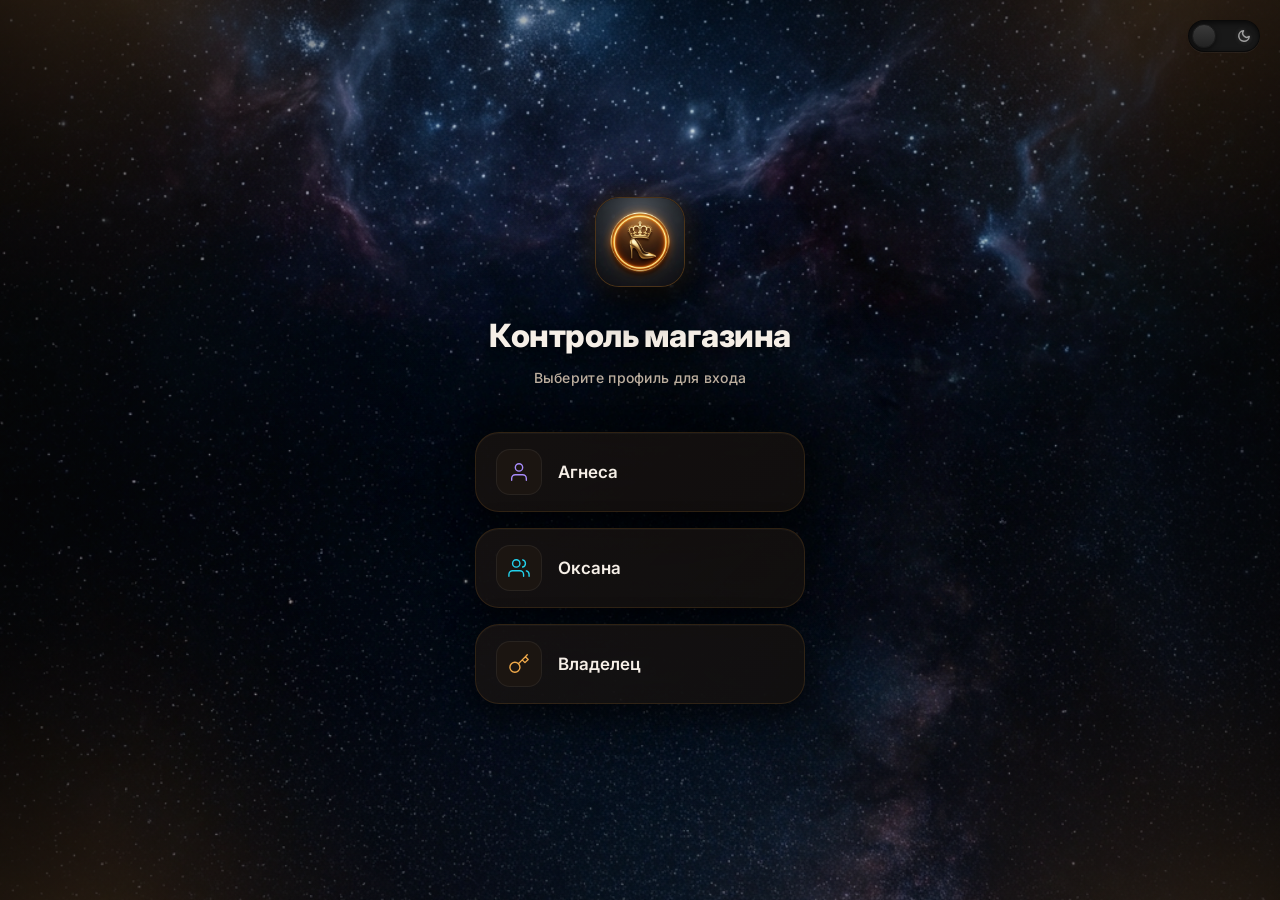
==== admin.html @ b5fe19a9 "Implement skeuomorphic theme switcher and starry background" ====
<!DOCTYPE html>
<html lang="ru">
<head>
  <meta charset="UTF-8">
  <meta name="viewport" content="width=device-width, initial-scale=1.0, viewport-fit=cover">
  <meta name="description" content="Панель управления магазином">
  <meta name="theme-color" content="#080706">
  <meta name="apple-mobile-web-app-capable" content="yes">
  <meta name="apple-mobile-web-app-status-bar-style" content="black-translucent">
  <link rel="manifest" href="manifest.json">
  <link rel="apple-touch-icon" href="icons/icon-192.png">
  <link rel="icon" type="image/png" href="icons/icon-192.png">
  <link rel="stylesheet" href="css/style.css">
  <script src="js/theme.js"></script>
  <title>Контроль — Панель</title>
</head>
<body>
  <!-- Cinematic Vignette Overlay -->
  <div class="cinematic-vignette"></div>

  <div class="admin-page">
    <header class="admin-header">
      <div class="header-top">
        <h1>
          <svg viewBox="0 0 24 24" fill="none" stroke="currentColor" stroke-width="1.8" stroke-linecap="round" stroke-linejoin="round">
            <rect x="3" y="11" width="18" height="11" rx="2" ry="2" />
            <path d="M7 11V7a5 5 0 0 1 10 0v4" />
          </svg>
          Панель управления
        </h1>
        <div style="display: flex; gap: 8px; align-items: center;">
          <div class="theme-switch" id="theme-toggle" role="button" aria-label="Переключить тему">
            <div class="switch-thumb"></div>
            <svg class="sun-icon" viewBox="0 0 24 24" fill="none" stroke="currentColor" stroke-width="2.5" stroke-linecap="round" stroke-linejoin="round">
              <circle cx="12" cy="12" r="5"></circle>
              <line x1="12" y1="1" x2="12" y2="3"></line>
              <line x1="12" y1="21" x2="12" y2="23"></line>
              <line x1="4.22" y1="4.22" x2="5.64" y2="5.64"></line>
              <line x1="18.36" y1="18.36" x2="19.78" y2="19.78"></line>
              <line x1="1" y1="12" x2="3" y2="12"></line>
              <line x1="21" y1="12" x2="23" y2="12"></line>
              <line x1="4.22" y1="19.78" x2="5.64" y2="18.36"></line>
              <line x1="18.36" y1="5.64" x2="19.78" y2="4.22"></line>
            </svg>
            <svg class="moon-icon" viewBox="0 0 24 24" fill="none" stroke="currentColor" stroke-width="2.5" stroke-linecap="round" stroke-linejoin="round">
              <path d="M21 12.79A9 9 0 1 1 11.21 3 7 7 0 0 0 21 12.79z"></path>
            </svg>
          </div>
          <button class="btn-outline" id="logout-btn">Выйти</button>
        </div>
      </div>
      <div class="date-display" id="selected-date">📅</div>
      <div class="date-nav">
        <button class="date-btn active" id="today-btn">Сегодня</button>
        <button class="date-btn" id="yesterday-btn">Вчера</button>
        <input type="date" class="date-picker-input" id="date-picker">
      </div>
    </header>

    <div id="loading" class="loading-spinner"></div>

    <!-- Общий статус дня -->
    <section class="summary-section" style="margin-bottom: 0;">
      <div class="employee-summary-card" style="cursor: default;">
        <h3 class="employee-card-name">
          <svg viewBox="0 0 24 24" fill="none" stroke="currentColor" stroke-width="1.8" stroke-linecap="round" stroke-linejoin="round">
            <line x1="18" y1="20" x2="18" y2="10" />
            <line x1="12" y1="20" x2="12" y2="4" />
            <line x1="6" y1="20" x2="6" y2="14" />
          </svg>
          Общий статус дня
        </h3>
        <div class="section-progress">
          <span class="section-progress-label">До 10:00</span>
          <div class="section-progress-bar"><div class="section-progress-fill" id="overall-morning-bar"></div></div>
          <span class="section-progress-text" id="overall-morning-text">0/9</span>
        </div>
        <div class="section-progress">
          <span class="section-progress-label">В теч. дня</span>
          <div class="section-progress-bar"><div class="section-progress-fill" id="overall-daytime-bar"></div></div>
          <span class="section-progress-text" id="overall-daytime-text">0/2</span>
        </div>
        <div class="section-progress">
          <span class="section-progress-label">До 20:00</span>
          <div class="section-progress-bar"><div class="section-progress-fill" id="overall-evening-bar"></div></div>
          <span class="section-progress-text" id="overall-evening-text">0/8</span>
        </div>
        <div class="total-progress">
          <span>Всего выполнено:</span>
          <span class="total-number" id="overall-total">0/19</span>
        </div>
      </div>
    </section>

    <!-- Сводка по сотрудникам -->
    <section class="summary-section">
      <div class="employee-summary-card" id="agnesa-card">
        <h3 class="employee-card-name">
          <svg viewBox="0 0 24 24" fill="none" stroke="currentColor" stroke-width="1.8" stroke-linecap="round" stroke-linejoin="round">
            <path d="M20 21v-2a4 4 0 0 0-4-4H8a4 4 0 0 0-4 4v2" />
            <circle cx="12" cy="7" r="4" />
          </svg>
          Агнеса
        </h3>
        <div class="section-progress">
          <span class="section-progress-label">До 10:00</span>
          <div class="section-progress-bar"><div class="section-progress-fill" id="agnesa-morning-bar"></div></div>
          <span class="section-progress-text" id="agnesa-morning-text">0/9</span>
        </div>
        <div class="section-progress">
          <span class="section-progress-label">В теч. дня</span>
          <div class="section-progress-bar"><div class="section-progress-fill" id="agnesa-daytime-bar"></div></div>
          <span class="section-progress-text" id="agnesa-daytime-text">0/2</span>
        </div>
        <div class="section-progress">
          <span class="section-progress-label">До 20:00</span>
          <div class="section-progress-bar"><div class="section-progress-fill" id="agnesa-evening-bar"></div></div>
          <span class="section-progress-text" id="agnesa-evening-text">0/8</span>
        </div>
        <div class="total-progress">
          <span>Общий прогресс:</span>
          <span class="total-number" id="agnesa-total">0/19</span>
        </div>
        <div class="incomplete-list" id="agnesa-incomplete"></div>
      </div>

      <div class="employee-summary-card" id="oksana-card">
        <h3 class="employee-card-name">
          <svg viewBox="0 0 24 24" fill="none" stroke="currentColor" stroke-width="1.8" stroke-linecap="round" stroke-linejoin="round">
            <path d="M17 21v-2a4 4 0 0 0-4-4H5a4 4 0 0 0-4 4v2" />
            <circle cx="9" cy="7" r="4" />
            <path d="M23 21v-2a4 4 0 0 0-3-3.87" />
            <path d="M16 3.13a4 4 0 0 1 0 7.75" />
          </svg>
          Оксана
        </h3>
        <div class="section-progress">
          <span class="section-progress-label">До 10:00</span>
          <div class="section-progress-bar"><div class="section-progress-fill" id="oksana-morning-bar"></div></div>
          <span class="section-progress-text" id="oksana-morning-text">0/9</span>
        </div>
        <div class="section-progress">
          <span class="section-progress-label">В теч. дня</span>
          <div class="section-progress-bar"><div class="section-progress-fill" id="oksana-daytime-bar"></div></div>
          <span class="section-progress-text" id="oksana-daytime-text">0/2</span>
        </div>
        <div class="section-progress">
          <span class="section-progress-label">До 20:00</span>
          <div class="section-progress-bar"><div class="section-progress-fill" id="oksana-evening-bar"></div></div>
          <span class="section-progress-text" id="oksana-evening-text">0/8</span>
        </div>
        <div class="total-progress">
          <span>Общий прогресс:</span>
          <span class="total-number" id="oksana-total">0/19</span>
        </div>
        <div class="incomplete-list" id="oksana-incomplete"></div>
      </div>
    </section>

    <section class="customers-journal-section">
      <h2>🛍️ Журнал «Покупатели зашли»</h2>
      <div class="customers-journal" id="customers-journal">
        <div class="empty-state">
          <div class="empty-icon">
            <svg viewBox="0 0 24 24" fill="none" stroke="currentColor" stroke-width="1.5" stroke-linecap="round" stroke-linejoin="round">
              <path d="M14 2H6a2 2 0 0 0-2 2v16a2 2 0 0 0 2 2h12a2 2 0 0 0 2-2V8z" />
              <polyline points="14 2 14 8 20 8" />
              <line x1="16" y1="13" x2="8" y2="13" />
              <line x1="16" y1="17" x2="8" y2="17" />
              <polyline points="10 9 9 9 8 9" />
            </svg>
          </div>
          <p>Записей пока нет</p>
        </div>
      </div>
    </section>
  </div>

  <div id="detail-modal" class="detail-modal">
    <div class="detail-modal-content">
      <button class="detail-close" id="detail-close">✕</button>
      <h2 id="detail-title">Детализация</h2>
      <div id="detail-tasks"></div>
    </div>
  </div>

  <div id="toast" class="toast"></div>
  <div id="offline-banner" class="offline-banner">⚠️ Нет подключения</div>

  <script src="js/config.js"></script>
  <script src="js/api.js"></script>
  <script src="js/auth.js"></script>
  <script src="js/admin.js"></script>
  <script>if ('serviceWorker' in navigator) navigator.serviceWorker.register('sw.js').catch(()=>{});</script>
</body>
</html>
---- css/style.css ----
/* ============================================
   Контроль магазина — Luxury Premium Dark Dashboard v4
   ============================================ */

@import url('https://fonts.googleapis.com/css2?family=Inter:wght@300;400;500;600;700;800;900&family=Outfit:wght@300;400;500;600;700;800&display=swap');

/* --- CSS Variables — Luxury Dark Cinematic --- */
:root {
  /* Core Palette */
  --bg-deep: #080706;
  --bg-primary: #0D0B0A;
  --bg-secondary: #13100E;
  --bg-elevated: #1B1511;
  
  /* Glassmorphism settings */
  --bg-glass: rgba(19, 16, 14, 0.65);
  --bg-glass-card: rgba(27, 21, 17, 0.55);
  --bg-glass-hover: rgba(216, 138, 50, 0.08);
  --bg-glass-active: rgba(216, 138, 50, 0.12);
  --bg-input: rgba(27, 21, 17, 0.8);

  /* Accents — Warm Gold, Amber, Copper */
  --accent: #D88A32;
  --accent-bright: #F0A94A;
  --accent-light: #FFB85C;
  --accent-deep: #C9782E;
  --accent-glow: rgba(216, 138, 50, 0.25);
  --accent-glow-strong: rgba(216, 138, 50, 0.45);
  --accent-surface: rgba(216, 138, 50, 0.06);

  /* Success State */
  --success: #7ACB8A;
  --success-bright: #8BE6A1;
  --success-glow: rgba(122, 203, 138, 0.25);
  --success-surface: rgba(122, 203, 138, 0.07);

  /* Error / Late State */
  --error: #E58957;
  --error-bright: #FF9F68;
  --error-glow: rgba(229, 137, 87, 0.25);
  --error-surface: rgba(229, 137, 87, 0.07);
  --error-critical: #EF4444;

  /* Typography Colors */
  --text-primary: #F6EFE7;
  --text-secondary: #BDAF9F;
  --text-muted: #7C736C;
  --text-disabled: #4A443E;

  /* Borders & Dividers */
  --border: rgba(246, 239, 231, 0.07);
  --border-accent: rgba(216, 138, 50, 0.25);
  --border-success: rgba(122, 203, 138, 0.25);
  --border-error: rgba(229, 137, 87, 0.25);

  /* Elevation Shadows */
  --shadow-sm: 0 2px 4px rgba(0, 0, 0, 0.5);
  --shadow-md: 0 8px 16px rgba(0, 0, 0, 0.7);
  --shadow-lg: 0 16px 40px rgba(0, 0, 0, 0.9);
  --shadow-glow: 0 0 25px var(--accent-glow);

  /* Radius values */
  --radius-xl: 24px;
  --radius: 20px;
  --radius-md: 16px;
  --radius-sm: 12px;
  --radius-xs: 8px;

  /* Animation Timings */
  --transition: 0.35s cubic-bezier(0.25, 1, 0.5, 1);
  --transition-spring: 0.5s cubic-bezier(0.175, 0.885, 0.32, 1.275);
}

/* --- Light Theme Variables --- */
:root.light-theme {
  --bg-deep: #F7F5F2;
  --bg-primary: #FFFFFF;
  --bg-secondary: #FCFAF7;
  --bg-elevated: #FAF6F2;
  
  --bg-glass: rgba(255, 255, 255, 0.72);
  --bg-glass-card: rgba(255, 255, 255, 0.65);
  --bg-glass-hover: rgba(216, 138, 50, 0.06);
  --bg-glass-active: rgba(216, 138, 50, 0.1);
  --bg-input: rgba(255, 255, 255, 0.9);

  --accent: #C9782E;
  --accent-bright: #D88A32;
  --accent-light: #E99742;
  --accent-deep: #A75F1E;
  --accent-glow: rgba(216, 138, 50, 0.12);
  --accent-glow-strong: rgba(216, 138, 50, 0.25);
  --accent-surface: rgba(216, 138, 50, 0.05);

  --success: #5AA86C;
  --success-bright: #6BB97E;
  --success-glow: rgba(90, 168, 108, 0.15);
  --success-surface: rgba(90, 168, 108, 0.05);

  --error: #C9683E;
  --error-bright: #D87B4E;
  --error-glow: rgba(201, 104, 62, 0.15);
  --error-surface: rgba(201, 104, 62, 0.05);
  --error-critical: #D32F2F;

  --text-primary: #2D251E;
  --text-secondary: #6E6459;
  --text-muted: #9E9489;
  --text-disabled: #C8C0B5;

  --border: rgba(45, 37, 30, 0.08);
  --border-accent: rgba(216, 138, 50, 0.18);
  --border-success: rgba(90, 168, 108, 0.18);
  --border-error: rgba(201, 104, 62, 0.18);

  --shadow-sm: 0 2px 4px rgba(45, 37, 30, 0.05);
  --shadow-md: 0 8px 16px rgba(45, 37, 30, 0.08);
  --shadow-lg: 0 16px 40px rgba(45, 37, 30, 0.12);
  --shadow-glow: 0 0 25px rgba(216, 138, 50, 0.06);
}

/* --- Ambient Glow overrides for Light Theme --- */
.light-theme body::before {
  background: radial-gradient(circle, rgba(216, 138, 50, 0.12) 0%, rgba(216, 138, 50, 0.03) 45%, transparent 70%);
}
.light-theme body::after {
  background: radial-gradient(circle, rgba(216, 138, 50, 0.08) 0%, rgba(216, 138, 50, 0.02) 50%, transparent 70%);
}
.light-theme .cinematic-vignette {
  background: radial-gradient(circle, transparent 40%, rgba(247, 245, 242, 0.6) 100%);
}

/* --- Card Background Design Redesign (Default Dark & Light) --- */
.user-btn,
.pin-modal-content,
.section-card,
.employee-summary-card,
.customers-journal,
.detail-modal-content,
#fail-modal .pin-modal-content,
.ios-install-content {
  background: linear-gradient(135deg, rgba(27, 21, 17, 0.72) 0%, rgba(19, 16, 14, 0.88) 100%) !important;
  border: 1px solid rgba(216, 138, 50, 0.15) !important;
  box-shadow: 0 12px 32px rgba(0, 0, 0, 0.6), inset 0 1px 0 rgba(255, 255, 255, 0.03) !important;
  backdrop-filter: blur(24px) saturate(160%) !important;
  -webkit-backdrop-filter: blur(24px) saturate(160%) !important;
}

.user-btn:hover,
.section-card:hover,
.employee-summary-card:hover,
.customers-journal:hover {
  border-color: rgba(216, 138, 50, 0.35) !important;
  box-shadow: 0 16px 40px rgba(0, 0, 0, 0.8), 0 0 20px rgba(216, 138, 50, 0.08) !important;
}

.light-theme .user-btn,
.light-theme .pin-modal-content,
.light-theme .section-card,
.light-theme .employee-summary-card,
.light-theme .customers-journal,
.light-theme .detail-modal-content,
.light-theme #fail-modal .pin-modal-content,
.light-theme .ios-install-content {
  background: linear-gradient(135deg, rgba(255, 255, 255, 0.82) 0%, rgba(250, 246, 242, 0.95) 100%) !important;
  border: 1px solid rgba(216, 138, 50, 0.22) !important;
  box-shadow: 0 12px 32px rgba(45, 37, 30, 0.08), inset 0 1px 0 rgba(255, 255, 255, 0.65) !important;
  backdrop-filter: blur(24px) saturate(130%) !important;
  -webkit-backdrop-filter: blur(24px) saturate(130%) !important;
}

.light-theme .user-btn:hover,
.light-theme .section-card:hover,
.light-theme .employee-summary-card:hover,
.light-theme .customers-journal:hover {
  border-color: rgba(216, 138, 50, 0.45) !important;
  box-shadow: 0 16px 40px rgba(45, 37, 30, 0.12), 0 0 20px rgba(216, 138, 50, 0.04) !important;
}

/* Keypad & indicators adjustments for Light Theme */
.light-theme .keypad-btn {
  border: 1px solid rgba(45, 37, 30, 0.08);
  background: rgba(45, 37, 30, 0.03);
}
.light-theme .keypad-btn:hover {
  background: rgba(45, 37, 30, 0.08);
  border-color: rgba(45, 37, 30, 0.15);
}
.light-theme .progress-ring-bg {
  stroke: rgba(45, 37, 30, 0.05);
}

/* Theme Toggle Button Styling */
.theme-toggle-btn {
  display: inline-flex;
  align-items: center;
  justify-content: center;
  width: 38px;
  height: 38px;
  background: rgba(255, 255, 255, 0.03);
  border: 1px solid var(--border);
  border-radius: 50%;
  color: var(--text-secondary);
  cursor: pointer;
  transition: all var(--transition);
  min-height: 38px;
  min-width: 38px;
  padding: 0;
}

.theme-toggle-btn:hover {
  background: rgba(255, 255, 255, 0.08);
  color: var(--accent-bright);
  border-color: var(--border-accent);
  transform: rotate(15deg);
}

.theme-toggle-btn:active {
  transform: scale(0.92);
}

.theme-toggle-btn svg {
  width: 18px;
  height: 18px;
  stroke: currentColor;
  transition: transform 0.5s ease;
}

/* Float style for login screen */
.login-theme-toggle {
  position: absolute;
  top: max(20px, env(safe-area-inset-top));
  right: 20px;
  z-index: 100;
}

/* --- Base Reset --- */
*, *::before, *::after { box-sizing: border-box; margin: 0; padding: 0; }

html {
  font-size: 16px;
  -webkit-text-size-adjust: 100%;
  scroll-behavior: smooth;
  background-color: var(--bg-deep);
}

body {
  font-family: 'Inter', system-ui, -apple-system, sans-serif;
  background: var(--bg-deep);
  color: var(--text-primary);
  line-height: 1.5;
  min-height: 100vh;
  min-height: 100dvh;
  -webkit-font-smoothing: antialiased;
  overflow-x: hidden;
  position: relative;
}

/* --- Cinematic Ambient Background --- */
body::before {
  content: '';
  position: fixed;
  top: -25%;
  right: -15%;
  width: 650px;
  height: 650px;
  background: radial-gradient(circle, rgba(216, 138, 50, 0.08) 0%, rgba(216, 138, 50, 0.02) 45%, transparent 70%);
  pointer-events: none;
  z-index: 0;
  filter: blur(80px);
  animation: ambientMove1 22s ease-in-out infinite;
}

body::after {
  content: '';
  position: fixed;
  bottom: -20%;
  left: -15%;
  width: 550px;
  height: 550px;
  background: radial-gradient(circle, rgba(216, 138, 50, 0.05) 0%, rgba(27, 21, 17, 0.02) 50%, transparent 70%);
  pointer-events: none;
  z-index: 0;
  filter: blur(80px);
  animation: ambientMove2 28s ease-in-out infinite;
}

.cinematic-vignette {
  position: fixed;
  inset: 0;
  background: radial-gradient(circle, transparent 25%, rgba(8, 7, 6, 0.75) 100%);
  pointer-events: none;
  z-index: 1;
}

/* --- CSS Animations --- */
@keyframes ambientMove1 {
  0% { transform: translate(0, 0) scale(1); opacity: 0.8; }
  50% { transform: translate(10%, 15%) scale(1.15); opacity: 1; }
  100% { transform: translate(0, 0) scale(1); opacity: 0.8; }
}

@keyframes ambientMove2 {
  0% { transform: translate(0, 0) scale(1); opacity: 0.6; }
  50% { transform: translate(-8%, -12%) scale(1.1); opacity: 0.9; }
  100% { transform: translate(0, 0) scale(1); opacity: 0.6; }
}

@keyframes fadeInUp {
  from { opacity: 0; transform: translateY(28px); }
  to { opacity: 1; transform: translateY(0); }
}

@keyframes fadeIn {
  from { opacity: 0; }
  to { opacity: 1; }
}

@keyframes scaleIn {
  from { opacity: 0; transform: scale(0.93); }
  to { opacity: 1; transform: scale(1); }
}

@keyframes slideUp {
  from { transform: translateY(100%); opacity: 0; }
  to { transform: translateY(0); opacity: 1; }
}

@keyframes keyShake {
  0%, 100% { transform: translateX(0); }
  20%, 60% { transform: translateX(-6px); }
  40%, 80% { transform: translateX(6px); }
}

@keyframes glowPulse {
  0%, 100% { box-shadow: 0 0 12px var(--accent-glow); }
  50% { box-shadow: 0 0 24px var(--accent-glow-strong); }
}

@keyframes checkPop {
  0% { transform: scale(0.5); opacity: 0; }
  70% { transform: scale(1.15); }
  100% { transform: scale(1); opacity: 1; }
}

@keyframes progressDraw {
  from { stroke-dashoffset: 326.73; }
}

@keyframes spin {
  to { transform: rotate(360deg); }
}

@keyframes toast-in {
  from { opacity: 0; transform: translateX(-50%) translateY(20px) scale(0.9); }
  to { opacity: 1; transform: translateX(-50%) translateY(0) scale(1); }
}

@keyframes ringGlow {
  0%, 100% { filter: drop-shadow(0 0 4px var(--accent-glow)); }
  50% { filter: drop-shadow(0 0 12px var(--accent-glow-strong)); }
}

/* ============================================
   LOGIN / ROLE SELECTION PAGE
   ============================================ */

.login-container {
  display: flex;
  flex-direction: column;
  align-items: center;
  justify-content: center;
  min-height: 100vh;
  min-height: 100dvh;
  padding: 32px 24px;
  text-align: center;
  position: relative;
  z-index: 10;
  animation: fadeIn 0.8s ease;
}

.app-logo {
  width: 90px;
  height: 90px;
  margin-bottom: 24px;
  border-radius: 24px;
  border: 1px solid var(--border-accent);
  box-shadow: var(--shadow-lg), var(--shadow-glow);
  position: relative;
  z-index: 2;
  animation: scaleIn 0.7s var(--transition-spring);
  transition: transform var(--transition);
  background: var(--bg-elevated);
}

.app-logo:hover {
  transform: scale(1.05) rotate(-1deg);
}

.app-title {
  font-family: 'Outfit', 'Inter', sans-serif;
  font-size: 32px;
  font-weight: 800;
  color: var(--text-primary);
  margin-bottom: 8px;
  letter-spacing: -0.5px;
  text-shadow: 0 4px 10px rgba(0,0,0,0.6);
  animation: fadeInUp 0.6s ease 0.1s both;
}

.app-subtitle {
  font-size: 14px;
  color: var(--text-secondary);
  margin-bottom: 44px;
  animation: fadeInUp 0.6s ease 0.2s both;
  font-weight: 500;
  letter-spacing: 0.3px;
}

.user-buttons {
  display: flex;
  flex-direction: column;
  gap: 16px;
  width: 100%;
  max-width: 330px;
  animation: fadeInUp 0.6s ease 0.3s both;
}

.user-btn {
  display: flex;
  align-items: center;
  gap: 16px;
  width: 100%;
  padding: 16px 20px;
  border: 1px solid var(--border);
  border-radius: var(--radius-xl);
  font-family: inherit;
  font-size: 17px;
  font-weight: 600;
  color: var(--text-primary);
  cursor: pointer;
  transition: all var(--transition);
  background: var(--bg-glass-card);
  backdrop-filter: blur(20px);
  -webkit-backdrop-filter: blur(20px);
  position: relative;
  overflow: hidden;
  text-align: left;
  box-shadow: var(--shadow-sm);
}

.user-btn::before {
  content: '';
  position: absolute;
  inset: 0;
  background: linear-gradient(135deg, rgba(216, 138, 50, 0.12), transparent);
  opacity: 0;
  transition: opacity var(--transition);
}

.user-btn:hover {
  border-color: var(--border-accent);
  transform: translateY(-3px);
  box-shadow: var(--shadow-md), 0 0 15px rgba(216, 138, 50, 0.1);
}

.user-btn:hover::before { opacity: 1; }

.user-btn:active {
  transform: translateY(-1px);
  background: var(--bg-glass-active);
}

.user-emoji {
  width: 46px;
  height: 46px;
  display: flex;
  align-items: center;
  justify-content: center;
  border-radius: 14px;
  flex-shrink: 0;
  color: var(--text-primary);
  border: 1px solid rgba(255,255,255,0.06);
  background: var(--bg-elevated);
  transition: transform var(--transition-bounce);
}

.user-emoji svg {
  width: 22px;
  height: 22px;
  stroke: var(--accent-bright);
}

.user-btn:hover .user-emoji {
  transform: scale(1.08);
  border-color: var(--border-accent);
}

.user-btn[data-user="agnesa"] .user-emoji svg { stroke: #A78BFA; }
.user-btn[data-user="oksana"] .user-emoji svg { stroke: #22D3EE; }
.user-btn[data-user="owner"] .user-emoji svg { stroke: var(--accent-bright); }

/* --- PWA PIN Lock Screen (iOS/Android passcode style) --- */
.pin-modal {
  display: none;
  position: fixed;
  inset: 0;
  background: rgba(8, 7, 6, 0.93);
  backdrop-filter: blur(24px);
  -webkit-backdrop-filter: blur(24px);
  z-index: 100;
  align-items: center;
  justify-content: center;
  padding: 24px;
}

.pin-modal.active {
  display: flex;
  animation: fadeIn 0.25s ease;
}

.pin-modal-content {
  background: transparent;
  border: none;
  border-radius: 0;
  padding: 0;
  width: 100%;
  max-width: 320px;
  text-align: center;
  box-shadow: none;
  position: relative;
  animation: scaleIn 0.35s var(--transition);
}

/* Shake animation on invalid PIN */
.pin-modal-content.shake-error {
  animation: keyShake 0.4s ease;
}

.pin-close {
  position: absolute;
  top: -40px;
  left: 0;
  background: var(--bg-glass-card);
  border: 1px solid var(--border);
  font-size: 15px;
  color: var(--text-secondary);
  cursor: pointer;
  padding: 8px 16px;
  border-radius: var(--radius-sm);
  transition: all var(--transition);
  min-height: 36px;
}

.pin-close:hover {
  background: var(--bg-glass-hover);
  color: var(--text-primary);
  border-color: var(--border-accent);
}

.pin-modal-content h2 {
  font-family: 'Outfit', sans-serif;
  font-size: 24px;
  font-weight: 700;
  margin-bottom: 6px;
  color: var(--text-primary);
  letter-spacing: -0.5px;
}

.pin-user-name {
  color: var(--accent-bright);
  margin-bottom: 32px;
  font-size: 14px;
  font-weight: 600;
  letter-spacing: 0.5px;
}

/* PIN Indicator dots */
.pin-dots-container {
  display: flex;
  justify-content: center;
  gap: 20px;
  margin-bottom: 40px;
}

.pin-dot {
  width: 14px;
  height: 14px;
  border: 1.5px solid var(--text-muted);
  border-radius: 50%;
  transition: all 0.2s ease;
}

.pin-dot.filled {
  background: var(--accent-bright);
  border-color: var(--accent-bright);
  box-shadow: 0 0 10px var(--accent-glow-strong);
  transform: scale(1.15);
}

.pin-input {
  /* Hidden but accessible */
  position: absolute;
  opacity: 0;
  pointer-events: none;
  width: 1px;
  height: 1px;
}

/* Custom Passcode Keypad */
.pin-keypad {
  display: grid;
  grid-template-columns: repeat(3, 1fr);
  gap: 20px 24px;
  margin: 0 auto;
  justify-items: center;
}

.keypad-btn {
  width: 72px;
  height: 72px;
  border-radius: 50%;
  border: 1px solid rgba(246, 239, 231, 0.08);
  background: rgba(255, 255, 255, 0.03);
  color: var(--text-primary);
  font-family: 'Outfit', 'Inter', sans-serif;
  cursor: pointer;
  display: flex;
  flex-direction: column;
  align-items: center;
  justify-content: center;
  transition: all 0.15s ease;
  user-select: none;
  -webkit-user-select: none;
}

.keypad-btn:hover {
  background: rgba(255, 255, 255, 0.08);
  border-color: rgba(255, 255, 255, 0.15);
}

.keypad-btn:active {
  background: var(--accent-glow-strong);
  border-color: var(--accent-bright);
  box-shadow: 0 0 15px var(--accent-glow);
  transform: scale(0.95);
}

.keypad-btn .number {
  font-size: 26px;
  font-weight: 500;
  line-height: 1;
}

.keypad-btn .letters {
  font-size: 9px;
  color: var(--text-muted);
  font-weight: 500;
  margin-top: 2px;
  letter-spacing: 0.5px;
  text-transform: uppercase;
}

.keypad-btn.action {
  background: transparent;
  border-color: transparent;
  font-size: 15px;
  font-weight: 600;
  color: var(--text-secondary);
}

.keypad-btn.action:hover {
  background: transparent;
  color: var(--text-primary);
}

.keypad-btn.action:active {
  background: transparent;
  transform: scale(0.92);
  color: var(--accent-bright);
}

.keypad-btn.action svg {
  width: 22px;
  height: 22px;
  stroke: currentColor;
}

.pin-error {
  display: none;
  color: var(--error);
  font-size: 13px;
  font-weight: 600;
  margin-top: 20px;
  letter-spacing: 0.2px;
}

.pin-error.visible {
  display: block;
  animation: fadeInUp 0.3s ease;
}

.pin-submit {
  display: none; /* Auto-submit is used, but keep class definitions */
}

/* ============================================
   EMPLOYEE PAGE
   ============================================ */

.employee-page {
  padding-bottom: 48px;
  position: relative;
  z-index: 10;
  animation: fadeIn 0.5s ease;
}

.employee-header {
  position: sticky;
  top: 0;
  background: var(--bg-glass);
  backdrop-filter: blur(24px) saturate(160%);
  -webkit-backdrop-filter: blur(24px) saturate(160%);
  border-bottom: 1px solid var(--border);
  padding: 16px 20px;
  z-index: 50;
  padding-top: max(16px, env(safe-area-inset-top));
}

.header-top {
  display: flex;
  align-items: center;
  justify-content: space-between;
  margin-bottom: 6px;
}

.header-top h1 {
  font-family: 'Outfit', sans-serif;
  font-size: 18px;
  font-weight: 700;
  color: var(--text-primary);
  letter-spacing: -0.3px;
}

.header-info {
  display: flex;
  gap: 12px;
  align-items: center;
}

.date-display {
  font-size: 13px;
  color: var(--text-secondary);
  font-weight: 600;
  letter-spacing: 0.2px;
}

.employee-name-display {
  font-size: 12px;
  font-weight: 700;
  color: var(--accent-bright);
  background: var(--accent-surface);
  padding: 4px 14px;
  border-radius: 99px;
  border: 1px solid var(--border-accent);
}

/* --- Progress Meter Ring --- */
.progress-section {
  padding: 32px 20px 24px;
  max-width: 480px;
  margin: 0 auto;
  display: flex;
  flex-direction: column;
  align-items: center;
  animation: fadeInUp 0.6s ease 0.1s both;
}

.circular-progress {
  position: relative;
  width: 144px;
  height: 144px;
  margin-bottom: 16px;
}

.circular-progress svg {
  transform: rotate(-90deg);
  width: 144px;
  height: 144px;
  animation: ringGlow 4s ease-in-out infinite;
}

.progress-ring-bg {
  fill: none;
  stroke: rgba(255, 255, 255, 0.03);
  stroke-width: 7;
}

.progress-ring-fill {
  fill: none;
  stroke: url(#progressGradient);
  stroke-width: 7;
  stroke-linecap: round;
  stroke-dasharray: 326.73;
  stroke-dashoffset: 326.73;
  transition: stroke-dashoffset 0.8s cubic-bezier(0.25, 1, 0.5, 1);
  animation: progressDraw 1.2s ease 0.2s both;
}

.progress-center {
  position: absolute;
  top: 50%;
  left: 50%;
  transform: translate(-50%, -50%);
  text-align: center;
}

.progress-number {
  font-family: 'Outfit', sans-serif;
  font-size: 36px;
  font-weight: 700;
  color: var(--text-primary);
  line-height: 1;
}

.progress-label {
  font-size: 10px;
  color: var(--text-muted);
  font-weight: 700;
  text-transform: uppercase;
  letter-spacing: 0.8px;
  margin-top: 4px;
}

.progress-text {
  font-size: 13.5px;
  font-weight: 500;
  color: var(--text-secondary);
  text-align: center;
  letter-spacing: 0.1px;
}

/* --- Section Card Blocks --- */
.section-block {
  max-width: 480px;
  margin: 0 auto 16px;
  padding: 0 16px;
}

.section-card {
  background: var(--bg-glass-card);
  backdrop-filter: blur(20px);
  -webkit-backdrop-filter: blur(20px);
  border: 1px solid var(--border);
  border-radius: var(--radius-xl);
  padding: 20px;
  transition: all var(--transition);
  animation: fadeInUp 0.5s ease both;
  box-shadow: var(--shadow-md);
  position: relative;
  overflow: hidden;
}

.section-card::after {
  content: '';
  position: absolute;
  top: 0; left: 0; right: 0; bottom: 0;
  border-radius: var(--radius-xl);
  border: 1px solid transparent;
  background: linear-gradient(135deg, rgba(216, 138, 50, 0.15), transparent) border-box;
  mask: linear-gradient(#fff 0 0) padding-box, linear-gradient(#fff 0 0);
  -webkit-mask: linear-gradient(#fff 0 0) padding-box, linear-gradient(#fff 0 0);
  -webkit-mask-composite: xor;
  mask-composite: exclude;
  pointer-events: none;
  opacity: 0.5;
  transition: opacity var(--transition);
}

.section-card:hover {
  border-color: rgba(216, 138, 50, 0.12);
  box-shadow: var(--shadow-lg), 0 0 20px rgba(216, 138, 50, 0.03);
}

.section-card:hover::after {
  opacity: 1;
}

.section-card-header {
  display: flex;
  align-items: center;
  justify-content: space-between;
  margin-bottom: 8px;
}

.section-card-title {
  display: flex;
  align-items: center;
  gap: 12px;
}

.section-card-title .section-icon {
  width: 38px;
  height: 38px;
  display: flex;
  align-items: center;
  justify-content: center;
  border-radius: 12px;
  background: var(--accent-surface);
  border: 1px solid rgba(216, 138, 50, 0.12);
}

.section-card-title .section-icon svg {
  width: 20px;
  height: 20px;
  stroke: var(--accent-bright);
}

.section-card-title h2 {
  font-family: 'Outfit', sans-serif;
  font-size: 17px;
  font-weight: 700;
  color: var(--text-primary);
  letter-spacing: -0.2px;
}

.section-card-subtitle {
  font-size: 12px;
  color: var(--text-muted);
  font-weight: 500;
  margin-bottom: 18px;
  padding-left: 50px;
}

.section-count-badge {
  font-size: 12px;
  font-weight: 700;
  color: var(--accent-bright);
  background: var(--accent-surface);
  padding: 4px 12px;
  border-radius: 99px;
  border: 1px solid var(--border-accent);
  font-variant-numeric: tabular-nums;
  transition: all var(--transition);
}

.section-count-badge.done {
  color: var(--success);
  background: var(--success-surface);
  border-color: var(--border-success);
  box-shadow: 0 0 10px rgba(122, 203, 138, 0.1);
}

/* --- Task List Items --- */
.tasks-list {
  display: flex;
  flex-direction: column;
  gap: 4px;
}

.task-card {
  display: flex;
  align-items: flex-start;
  gap: 14px;
  padding: 12px;
  border-radius: var(--radius-md);
  transition: all var(--transition);
  background: transparent;
  position: relative;
  border: 1px solid transparent;
  animation: fadeInUp 0.4s ease both;
}

.task-card:hover {
  background: rgba(255, 255, 255, 0.02);
  border-color: rgba(255, 255, 255, 0.03);
}

.task-icon {
  width: 38px;
  height: 38px;
  border-radius: 11px;
  background: rgba(255, 255, 255, 0.03);
  display: flex;
  align-items: center;
  justify-content: center;
  flex-shrink: 0;
  transition: all var(--transition);
  border: 1px solid var(--border);
}

.task-icon svg {
  width: 19px;
  height: 19px;
  stroke: var(--text-secondary);
  fill: none;
  stroke-width: 1.5;
  transition: all var(--transition);
}

.task-card.completed .task-icon {
  background: var(--success-surface);
  border-color: var(--border-success);
}
.task-card.completed .task-icon svg {
  stroke: var(--success);
  filter: drop-shadow(0 0 4px var(--success-glow));
}

.task-card.late .task-icon {
  background: var(--error-surface);
  border-color: var(--border-error);
}
.task-card.late .task-icon svg {
  stroke: var(--error-bright);
  filter: drop-shadow(0 0 4px var(--error-glow));
}

.task-card.failed .task-icon {
  background: rgba(239, 68, 68, 0.05);
  border-color: rgba(239, 68, 68, 0.2);
}
.task-card.failed .task-icon svg {
  stroke: var(--error-critical);
}

.task-content {
  flex: 1;
  min-width: 0;
  padding-top: 8px;
}

.task-name {
  font-size: 14.5px;
  font-weight: 500;
  line-height: 1.4;
  color: var(--text-primary);
  transition: color var(--transition);
}

.task-card.completed .task-name { color: var(--success-bright); }
.task-card.late .task-name { color: var(--error-bright); }
.task-card.failed .task-name { color: var(--error-critical); text-decoration: line-through; opacity: 0.8; }

.task-status {
  display: flex;
  align-items: center;
  gap: 6px;
  font-size: 12px;
  color: var(--text-muted);
  margin-top: 6px;
  flex-wrap: wrap;
  animation: fadeIn 0.3s ease;
}

.task-status .status-icon {
  display: inline-flex;
  align-items: center;
  justify-content: center;
  animation: checkPop 0.4s ease;
}

.task-status .status-icon svg {
  width: 14px;
  height: 14px;
}

.task-status .status-icon.success svg { stroke: var(--success); }
.task-status .status-icon.warning svg { stroke: var(--error); }
.task-status .status-icon.danger svg { stroke: var(--error-critical); }

.late-badge {
  display: inline-block;
  background: var(--error);
  color: #080706;
  font-size: 9px;
  font-weight: 850;
  padding: 2px 7px;
  border-radius: 4px;
  text-transform: uppercase;
  letter-spacing: 0.6px;
}

.task-reason {
  font-size: 12.5px;
  color: var(--error);
  background: var(--error-surface);
  padding: 8px 12px;
  border-radius: var(--radius-sm);
  margin-top: 8px;
  line-height: 1.4;
  border: 1px solid var(--border-error);
}

/* Actions in list rows */
.task-actions {
  display: flex;
  gap: 8px;
  align-items: center;
  flex-shrink: 0;
  margin-top: 6px;
}

.task-actions-two {
  display: flex;
  gap: 8px;
  flex-shrink: 0;
  align-self: center;
  padding-left: 8px;
}

.complete-btn {
  display: flex;
  align-items: center;
  justify-content: center;
  padding: 8px 16px;
  background: linear-gradient(135deg, var(--accent), var(--accent-deep));
  color: #fff;
  border: none;
  border-radius: var(--radius-sm);
  font-family: inherit;
  font-size: 14px;
  font-weight: 700;
  cursor: pointer;
  transition: all var(--transition);
  min-height: 40px;
  min-width: 40px;
  box-shadow: 0 4px 10px var(--accent-glow);
}

.complete-btn:hover {
  transform: translateY(-2px);
  box-shadow: 0 6px 16px var(--accent-glow-strong);
  filter: brightness(1.1);
}

.complete-btn:active {
  transform: translateY(0);
}

.fail-btn {
  display: flex;
  align-items: center;
  justify-content: center;
  padding: 8px 14px;
  background: rgba(229, 137, 87, 0.05);
  color: var(--error);
  border: 1px solid var(--border-error);
  border-radius: var(--radius-sm);
  font-family: inherit;
  font-size: 14px;
  font-weight: 600;
  cursor: pointer;
  transition: all var(--transition);
  min-height: 40px;
  min-width: 40px;
}

.fail-btn:hover {
  background: rgba(229, 137, 87, 0.12);
  border-color: rgba(229, 137, 87, 0.4);
  transform: translateY(-2px);
}

.fail-btn:active {
  transform: translateY(0);
}

.undo-btn {
  padding: 6px 14px;
  background: rgba(255, 255, 255, 0.03);
  color: var(--text-secondary);
  border: 1px solid var(--border);
  border-radius: var(--radius-sm);
  font-family: inherit;
  font-size: 12px;
  font-weight: 600;
  cursor: pointer;
  transition: all var(--transition);
  min-height: 32px;
}

.undo-btn:hover {
  background: rgba(255, 255, 255, 0.08);
  color: var(--text-primary);
  border-color: var(--border-accent);
}

/* --- Customer Tracking Section --- */
.customers-section {
  margin-top: 20px;
  background: rgba(255, 255, 255, 0.02);
  border: 1px solid var(--border);
  border-radius: var(--radius-md);
  padding: 16px;
}

.customers-btn {
  width: 100%;
  padding: 14px 18px;
  background: linear-gradient(135deg, rgba(216, 138, 50, 0.15), rgba(201, 120, 46, 0.05));
  color: var(--accent-bright);
  border: 1px solid var(--border-accent);
  border-radius: var(--radius-md);
  font-family: inherit;
  font-size: 14.5px;
  font-weight: 700;
  cursor: pointer;
  transition: all var(--transition);
  min-height: 48px;
  display: flex;
  align-items: center;
  justify-content: center;
  gap: 10px;
  box-shadow: 0 4px 12px rgba(216, 138, 50, 0.05);
}

.customers-btn svg {
  width: 18px;
  height: 18px;
  stroke: currentColor;
}

.customers-btn:hover {
  background: linear-gradient(135deg, rgba(216, 138, 50, 0.22), rgba(201, 120, 46, 0.1));
  border-color: rgba(216, 138, 50, 0.45);
  transform: translateY(-2px);
  box-shadow: 0 6px 18px rgba(216, 138, 50, 0.1);
}

.customers-btn:active {
  transform: translateY(0);
}

.customers-count {
  text-align: center;
  font-size: 12.5px;
  color: var(--text-secondary);
  margin-top: 14px;
  font-weight: 600;
  letter-spacing: 0.2px;
}

.customers-log {
  margin-top: 12px;
  max-height: 160px;
  overflow-y: auto;
  padding-right: 4px;
}

.customers-log-entry {
  display: flex;
  align-items: center;
  justify-content: space-between;
  padding: 10px 0;
  border-bottom: 1px solid var(--border);
  font-size: 13px;
  color: var(--text-secondary);
  animation: fadeIn 0.3s ease;
}

.customers-log-entry:last-child { border-bottom: none; }
.customers-log-entry .log-time {
  font-weight: 700;
  color: var(--accent-bright);
  font-variant-numeric: tabular-nums;
}

/* ============================================
   ADMIN / OWNER DASHBOARD
   ============================================ */

.admin-page {
  padding-bottom: 48px;
  position: relative;
  z-index: 10;
  animation: fadeIn 0.5s ease;
}

.admin-header {
  position: sticky;
  top: 0;
  background: var(--bg-glass);
  backdrop-filter: blur(24px) saturate(160%);
  -webkit-backdrop-filter: blur(24px) saturate(160%);
  border-bottom: 1px solid var(--border);
  padding: 16px 20px;
  z-index: 50;
  padding-top: max(16px, env(safe-area-inset-top));
}

.admin-header h1 {
  font-family: 'Outfit', sans-serif;
  font-size: 18px;
  font-weight: 700;
  color: var(--text-primary);
  letter-spacing: -0.3px;
  display: flex;
  align-items: center;
  gap: 8px;
}

.admin-header h1 svg {
  width: 18px;
  height: 18px;
  stroke: var(--accent-bright);
}

.date-nav {
  display: flex;
  gap: 10px;
  align-items: center;
  margin-top: 14px;
  flex-wrap: wrap;
}

.date-btn {
  padding: 8px 18px;
  background: rgba(255, 255, 255, 0.03);
  color: var(--text-secondary);
  border: 1px solid var(--border);
  border-radius: 99px;
  font-family: inherit;
  font-size: 13px;
  font-weight: 600;
  cursor: pointer;
  transition: all var(--transition);
  min-height: 36px;
}

.date-btn:hover {
  background: rgba(255, 255, 255, 0.08);
  color: var(--text-primary);
  border-color: var(--border-accent);
}

.date-btn.active {
  background: linear-gradient(135deg, var(--accent), var(--accent-deep));
  color: #fff;
  border-color: transparent;
  box-shadow: 0 4px 12px var(--accent-glow);
  font-weight: 700;
}

.date-picker-input {
  padding: 8px 16px;
  border: 1px solid var(--border);
  border-radius: 99px;
  font-family: inherit;
  font-size: 13px;
  color: var(--text-primary);
  background: rgba(255, 255, 255, 0.03);
  cursor: pointer;
  transition: all var(--transition);
  color-scheme: dark;
  min-height: 36px;
}

.date-picker-input:focus {
  border-color: var(--accent);
  box-shadow: 0 0 0 3px var(--accent-glow);
  outline: none;
}

/* --- Admin Summary Layout --- */
.summary-section {
  max-width: 480px;
  margin: 16px auto;
  padding: 0 16px;
  display: flex;
  flex-direction: column;
  gap: 16px;
}

.employee-summary-card {
  background: var(--bg-glass-card);
  backdrop-filter: blur(20px);
  -webkit-backdrop-filter: blur(20px);
  border: 1px solid var(--border);
  border-radius: var(--radius-xl);
  padding: 22px;
  cursor: pointer;
  transition: all var(--transition);
  animation: fadeInUp 0.5s ease both;
  position: relative;
  overflow: hidden;
  box-shadow: var(--shadow-md);
}

.employee-summary-card::before {
  content: '';
  position: absolute;
  top: 0; left: 0; right: 0;
  height: 2.5px;
  background: linear-gradient(90deg, var(--accent), var(--accent-bright), var(--accent));
  opacity: 0;
  transition: opacity var(--transition);
}

.employee-summary-card:hover {
  border-color: var(--border-accent);
  transform: translateY(-3px);
  box-shadow: var(--shadow-lg), 0 0 20px rgba(216, 138, 50, 0.04);
}

.employee-summary-card:hover::before {
  opacity: 1;
}

.employee-summary-card:active {
  transform: translateY(-1px);
}

.employee-card-name {
  font-family: 'Outfit', sans-serif;
  font-size: 18px;
  font-weight: 700;
  margin-bottom: 18px;
  display: flex;
  align-items: center;
  gap: 10px;
  color: var(--text-primary);
  letter-spacing: -0.3px;
}

.employee-card-name svg {
  width: 20px;
  height: 20px;
  stroke: var(--accent-bright);
}

.section-progress {
  display: flex;
  align-items: center;
  gap: 12px;
  margin-bottom: 12px;
}

.section-progress-label {
  font-size: 12px;
  font-weight: 600;
  color: var(--text-secondary);
  min-width: 84px;
}

.section-progress-bar {
  flex: 1;
  height: 5px;
  background: rgba(255, 255, 255, 0.04);
  border-radius: 99px;
  overflow: hidden;
}

.section-progress-fill {
  height: 100%;
  border-radius: 99px;
  transition: width 0.8s cubic-bezier(0.25, 1, 0.5, 1);
  background: linear-gradient(90deg, var(--accent-deep), var(--accent-bright));
  box-shadow: 0 0 8px var(--accent-glow);
}

.section-progress-fill.partial {
  background: linear-gradient(90deg, var(--accent-deep), var(--accent));
  box-shadow: none;
}

.section-progress-fill.empty {
  background: rgba(255, 255, 255, 0.06);
  box-shadow: none;
}

.section-progress-text {
  font-size: 12.5px;
  font-weight: 700;
  color: var(--text-primary);
  min-width: 38px;
  text-align: right;
  font-variant-numeric: tabular-nums;
}

.total-progress {
  font-size: 14.5px;
  font-weight: 700;
  color: var(--text-primary);
  margin-top: 16px;
  padding-top: 16px;
  border-top: 1px solid var(--border);
  display: flex;
  justify-content: space-between;
  align-items: center;
}

.total-progress .total-number {
  color: var(--accent-bright);
  font-family: 'Outfit', sans-serif;
  font-size: 17px;
  font-weight: 700;
}

.total-progress .total-number.incomplete {
  color: var(--error-bright);
}

.incomplete-list {
  margin-top: 14px;
  padding-top: 12px;
  border-top: 1px dashed var(--border);
}

.incomplete-header {
  font-size: 12.5px;
  font-weight: 700;
  color: var(--error-bright);
  margin-bottom: 8px;
  display: flex;
  align-items: center;
  gap: 6px;
}

.incomplete-item {
  font-size: 12.5px;
  color: var(--text-secondary);
  padding: 4px 0;
  line-height: 1.4;
  display: flex;
  align-items: flex-start;
  gap: 6px;
}

.incomplete-item::before {
  content: '•';
  color: var(--error);
  font-weight: 900;
}

/* --- Customers Journal Section --- */
.customers-journal-section {
  max-width: 480px;
  margin: 20px auto 0;
  padding: 0 16px;
  animation: fadeInUp 0.5s ease 0.2s both;
}

.customers-journal-section h2 {
  font-family: 'Outfit', sans-serif;
  font-size: 16px;
  font-weight: 700;
  margin-bottom: 12px;
  color: var(--text-primary);
  letter-spacing: -0.2px;
}

.customers-journal {
  background: var(--bg-glass-card);
  backdrop-filter: blur(20px);
  border: 1px solid var(--border);
  border-radius: var(--radius-xl);
  overflow: hidden;
  box-shadow: var(--shadow-md);
}

.journal-entry {
  display: flex;
  align-items: center;
  justify-content: space-between;
  padding: 12px 20px;
  border-bottom: 1px solid var(--border);
  font-size: 13.5px;
  transition: background var(--transition);
}

.journal-entry:hover {
  background: rgba(255, 255, 255, 0.02);
}

.journal-entry:last-child { border-bottom: none; }
.journal-entry .journal-employee {
  font-weight: 600;
  color: var(--text-primary);
}

.journal-entry .journal-time {
  color: var(--text-secondary);
  font-size: 12px;
  font-weight: 600;
  font-variant-numeric: tabular-nums;
}

/* ============================================
   ADMIN DETAILS MODAL
   ============================================ */

.detail-modal {
  display: none;
  position: fixed;
  inset: 0;
  background: rgba(8, 7, 6, 0.9);
  backdrop-filter: blur(20px);
  -webkit-backdrop-filter: blur(20px);
  z-index: 100;
  align-items: flex-end;
  justify-content: center;
}

.detail-modal.active {
  display: flex;
  animation: fadeIn 0.25s ease;
}

.detail-modal-content {
  background: var(--bg-secondary);
  border: 1px solid var(--border);
  border-top-color: var(--border-accent);
  border-radius: var(--radius-xl) var(--radius-xl) 0 0;
  padding: 24px 20px;
  padding-bottom: max(24px, env(safe-area-inset-bottom));
  width: 100%;
  max-width: 480px;
  max-height: 88vh;
  overflow-y: auto;
  box-shadow: var(--shadow-lg);
  position: relative;
  animation: slideUp 0.4s cubic-bezier(0.16, 1, 0.3, 1);
}

.detail-close {
  position: absolute;
  top: 18px;
  right: 18px;
  background: rgba(255,255,255,0.03);
  border: 1px solid var(--border);
  font-size: 14px;
  color: var(--text-secondary);
  cursor: pointer;
  padding: 6px 12px;
  border-radius: var(--radius-sm);
  transition: all var(--transition);
  min-height: 32px;
}

.detail-close:hover {
  background: rgba(255,255,255,0.08);
  color: var(--text-primary);
  border-color: var(--border-accent);
}

.detail-modal-content h2 {
  font-family: 'Outfit', sans-serif;
  font-size: 18px;
  font-weight: 700;
  margin-bottom: 20px;
  padding-right: 48px;
  color: var(--text-primary);
  letter-spacing: -0.3px;
}

.detail-section-title {
  font-size: 11px;
  font-weight: 800;
  color: var(--text-muted);
  margin-top: 20px;
  margin-bottom: 10px;
  padding-bottom: 8px;
  border-bottom: 1px solid var(--border);
  text-transform: uppercase;
  letter-spacing: 1px;
}

.detail-task {
  display: flex;
  align-items: flex-start;
  gap: 12px;
  padding: 12px 0;
  border-bottom: 1px solid var(--border);
  font-size: 13.5px;
}

.detail-task:last-child { border-bottom: none; }

.detail-task .detail-status-icon {
  width: 18px;
  height: 18px;
  display: inline-flex;
  align-items: center;
  justify-content: center;
  flex-shrink: 0;
  margin-top: 2px;
}

.detail-task .detail-status-icon svg {
  width: 16px;
  height: 16px;
}

.detail-task .detail-task-info {
  flex: 1;
  min-width: 0;
}

.detail-task .detail-task-name {
  font-weight: 500;
  line-height: 1.4;
  color: var(--text-primary);
}

.detail-task .detail-task-meta {
  font-size: 11.5px;
  color: var(--text-muted);
  margin-top: 4px;
  font-variant-numeric: tabular-nums;
  display: flex;
  align-items: center;
  gap: 6px;
  flex-wrap: wrap;
}

/* ============================================
   COMMON REUSABLE COMPONENTS
   ============================================ */

.btn-outline {
  background: rgba(255, 255, 255, 0.03);
  color: var(--text-secondary);
  border: 1px solid var(--border);
  font-family: inherit;
  font-size: 12.5px;
  font-weight: 600;
  padding: 6px 16px;
  border-radius: 99px;
  cursor: pointer;
  transition: all var(--transition);
  min-height: 32px;
}

.btn-outline:hover {
  background: rgba(255, 255, 255, 0.08);
  color: var(--text-primary);
  border-color: var(--border-accent);
}

.btn-outline:active {
  transform: scale(0.97);
}

/* --- Premium Toast Notifications --- */
.toast {
  display: none;
  position: fixed;
  bottom: max(24px, env(safe-area-inset-bottom));
  left: 50%;
  transform: translateX(-50%);
  padding: 14px 24px;
  border-radius: var(--radius-md);
  font-size: 14px;
  font-weight: 600;
  color: var(--text-primary);
  z-index: 200;
  box-shadow: var(--shadow-lg), 0 0 20px rgba(0, 0, 0, 0.5);
  max-width: calc(100vw - 32px);
  text-align: center;
  backdrop-filter: blur(16px);
  -webkit-backdrop-filter: blur(16px);
  border: 1px solid var(--border);
}

.toast.visible {
  display: block;
  animation: toast-in 0.35s var(--transition-spring);
}

.toast.success {
  background: rgba(122, 203, 138, 0.15);
  border-color: var(--border-success);
  color: var(--success-bright);
  box-shadow: 0 4px 15px rgba(122, 203, 138, 0.15);
}

.toast.error {
  background: rgba(239, 68, 68, 0.15);
  border-color: rgba(239, 68, 68, 0.35);
  color: #FFA3A3;
  box-shadow: 0 4px 15px rgba(239, 68, 68, 0.15);
}

.toast.warning {
  background: rgba(216, 138, 50, 0.15);
  border-color: var(--border-accent);
  color: var(--accent-light);
  box-shadow: 0 4px 15px rgba(216, 138, 50, 0.15);
}

/* --- Loading Spinner --- */
.loading-spinner {
  display: flex;
  align-items: center;
  justify-content: center;
  padding: 48px;
}

.loading-spinner::after {
  content: '';
  width: 32px;
  height: 32px;
  border: 2px solid rgba(255,255,255,0.05);
  border-top-color: var(--accent);
  border-radius: 50%;
  animation: spin 0.75s linear infinite;
  filter: drop-shadow(0 0 4px var(--accent-glow));
}

/* --- Offline Warning Bar --- */
.offline-banner {
  display: none;
  position: fixed;
  top: 0; left: 0; right: 0;
  background: linear-gradient(180deg, var(--error-surface), rgba(229, 137, 87, 0.02));
  border-bottom: 1px solid var(--border-error);
  backdrop-filter: blur(10px);
  -webkit-backdrop-filter: blur(10px);
  color: var(--error-bright);
  text-align: center;
  padding: 10px;
  font-size: 13px;
  font-weight: 700;
  z-index: 300;
  padding-top: max(10px, env(safe-area-inset-top));
  box-shadow: 0 2px 10px rgba(0,0,0,0.5);
}

.offline-banner.visible { display: block; }

/* --- Empty state view --- */
.empty-state {
  text-align: center;
  padding: 40px 20px;
  color: var(--text-muted);
  font-size: 14px;
}

.empty-state .empty-icon {
  width: 32px;
  height: 32px;
  margin: 0 auto 10px;
  color: var(--text-disabled);
}

/* ============================================
   RESPONSIVE DESIGN (Adaptive Layouts)
   ============================================ */

@media (max-width: 375px) {
  .task-actions-two {
    flex-direction: column;
    gap: 6px;
    align-self: flex-start;
  }
  
  .section-progress-label {
    min-width: 70px;
    font-size: 11px;
  }
  
  .keypad-btn {
    width: 66px;
    height: 66px;
  }
}

@media (min-width: 481px) {
  .employee-page, .admin-page {
    max-width: 500px;
    margin: 20px auto;
    border: 1px solid var(--border);
    background: var(--bg-primary);
    border-radius: var(--radius-xl);
    box-shadow: var(--shadow-lg);
  }
  
  .employee-header, .admin-header {
    border-radius: var(--radius-xl) var(--radius-xl) 0 0;
  }
}

/* Staggered card fade-in delays */
.tasks-list .task-card:nth-child(1) { animation-delay: 0.03s; }
.tasks-list .task-card:nth-child(2) { animation-delay: 0.06s; }
.tasks-list .task-card:nth-child(3) { animation-delay: 0.09s; }
.tasks-list .task-card:nth-child(4) { animation-delay: 0.12s; }
.tasks-list .task-card:nth-child(5) { animation-delay: 0.15s; }
.tasks-list .task-card:nth-child(6) { animation-delay: 0.18s; }
.tasks-list .task-card:nth-child(7) { animation-delay: 0.21s; }
.tasks-list .task-card:nth-child(8) { animation-delay: 0.24s; }
.tasks-list .task-card:nth-child(9) { animation-delay: 0.27s; }

.section-block:nth-child(1) .section-card { animation-delay: 0.05s; }
.section-block:nth-child(2) .section-card { animation-delay: 0.12s; }
.section-block:nth-child(3) .section-card { animation-delay: 0.18s; }

.summary-section .employee-summary-card:nth-child(1) { animation-delay: 0.05s; }
.summary-section .employee-summary-card:nth-child(2) { animation-delay: 0.12s; }
.summary-section .employee-summary-card:nth-child(3) { animation-delay: 0.18s; }

/* ============================================
   MOBILE STANDALONE & TOUCH OVERRIDES
   ============================================ */

/* Disable browser selections and pull-to-refresh on active elements */
html {
  overscroll-behavior: none;
  -webkit-overflow-scrolling: touch;
}

body {
  overscroll-behavior-y: contain;
  -webkit-tap-highlight-color: transparent;
  touch-action: manipulation;
  user-select: none;
  -webkit-user-select: none;
}

input, textarea {
  user-select: text;
  -webkit-user-select: text;
}

/* Prevent zooming inside form fields on touch focus */
input, textarea, select {
  font-size: 16px !important;
}

/* Larger click areas for iOS PWA specs */
button {
  min-height: 44px;
  min-width: 44px;
}

.complete-btn, .fail-btn {
  min-height: 44px;
  min-width: 44px;
}

.user-btn {
  min-height: 60px;
}

/* Fail modal overlay style (breathing tъмный стекловидный интерфейс) */
#fail-modal .pin-modal-content {
  background: var(--bg-glass-card);
  backdrop-filter: blur(24px);
  -webkit-backdrop-filter: blur(24px);
  border: 1px solid var(--border);
  border-top-color: var(--border-error);
  border-radius: var(--radius-xl);
  padding: 24px 20px;
  width: 100%;
  max-width: 330px;
  text-align: left;
  box-shadow: var(--shadow-lg);
  animation: scaleIn 0.3s var(--transition);
}

#fail-modal h2 {
  font-family: 'Outfit', sans-serif;
  color: var(--text-primary);
  font-size: 20px;
  font-weight: 700;
  margin-bottom: 6px;
  display: flex;
  align-items: center;
  gap: 8px;
}

#fail-modal h2 svg {
  width: 20px;
  height: 20px;
  stroke: var(--error);
}

#fail-modal #fail-task-name {
  color: var(--text-muted);
  font-size: 13.5px;
  margin-bottom: 20px;
  line-height: 1.4;
}

#fail-modal label {
  font-size: 13px;
  font-weight: 600;
  display: block;
  margin-bottom: 8px;
  color: var(--text-secondary);
  letter-spacing: 0.2px;
}

#fail-modal textarea {
  width: 100%;
  padding: 12px 14px;
  border: 1px solid var(--border);
  border-radius: var(--radius-sm);
  font-family: inherit;
  font-size: 16px !important;
  resize: none;
  outline: none;
  background: var(--bg-input);
  color: var(--text-primary);
  transition: all var(--transition);
  min-height: 90px;
}

#fail-modal textarea:focus {
  border-color: var(--error);
  box-shadow: 0 0 0 3px var(--error-glow);
}

#fail-modal textarea::placeholder {
  color: var(--text-disabled);
}

#fail-modal .pin-submit {
  display: block;
  background: linear-gradient(135deg, var(--error), #c0502a);
  margin-top: 16px;
  max-width: 100%;
  width: 100%;
  box-shadow: 0 4px 12px var(--error-glow);
  color: #fff;
  border: none;
  border-radius: var(--radius-sm);
  font-family: inherit;
  font-size: 15px;
  font-weight: 700;
  padding: 14px;
  cursor: pointer;
  transition: all var(--transition);
  min-height: 46px;
  text-align: center;
}

#fail-modal .pin-submit:hover {
  filter: brightness(1.1);
  transform: translateY(-2px);
  box-shadow: 0 6px 16px var(--error-glow);
}

#fail-modal .pin-submit:active {
  transform: translateY(0);
}

/* Standalone adjustments for iOS Notch/Home Bar */
@media (display-mode: standalone) {
  .login-container {
    padding-top: max(32px, calc(env(safe-area-inset-top) + 20px));
  }
}

/* Landscape Mode Screen Optimizations */
@media (max-height: 480px) and (orientation: landscape) {
  .circular-progress { width: 90px; height: 90px; margin-bottom: 8px; }
  .circular-progress svg { width: 90px; height: 90px; }
  .progress-number { font-size: 22px; }
  .progress-section { padding: 12px 16px 8px; }
  .login-container { padding: 16px; justify-content: flex-start; }
  .app-logo { width: 50px; height: 50px; margin-bottom: 12px; }
  .app-subtitle { margin-bottom: 20px; }
  .user-buttons { flex-direction: row; max-width: 600px; }
  .pin-dots-container { margin-bottom: 20px; }
  .pin-keypad { gap: 10px 16px; }
  .keypad-btn { width: 54px; height: 54px; }
  .keypad-btn .number { font-size: 20px; }
  .keypad-btn .letters { display: none; }
  .pin-modal-content { display: flex; gap: 30px; max-width: 500px; align-items: center; }
  .pin-close { top: -8px; left: 10px; }
}

/* PWA Install Button */
.pwa-install-btn {
  display: inline-flex;
  align-items: center;
  justify-content: center;
  gap: 10px;
  width: 100%;
  max-width: 280px;
  margin: 24px auto 0;
  padding: 12px 20px;
  background: rgba(216, 138, 50, 0.08);
  border: 1px solid rgba(216, 138, 50, 0.25);
  border-radius: var(--radius-md);
  color: var(--accent-bright);
  font-family: inherit;
  font-size: 14px;
  font-weight: 700;
  cursor: pointer;
  transition: all var(--transition);
  min-height: 44px;
  box-shadow: 0 4px 12px rgba(216, 138, 50, 0.03);
}

.pwa-install-btn:hover {
  background: rgba(216, 138, 50, 0.15);
  border-color: rgba(216, 138, 50, 0.45);
  transform: translateY(-2px);
  box-shadow: 0 6px 18px rgba(216, 138, 50, 0.08);
}

.pwa-install-btn:active {
  transform: translateY(0);
}

.pwa-install-btn svg {
  width: 16px;
  height: 16px;
  stroke: currentColor;
}

/* iOS Instructions Modal */
.ios-install-content {
  background: var(--bg-glass-card);
  backdrop-filter: blur(24px);
  -webkit-backdrop-filter: blur(24px);
  border: 1px solid var(--border);
  border-top-color: var(--border-accent);
  border-radius: var(--radius-xl);
  padding: 24px 20px;
  width: 100%;
  max-width: 340px;
  text-align: left;
  box-shadow: var(--shadow-lg);
  animation: scaleIn 0.3s var(--transition);
}

.ios-install-content h2 {
  font-family: 'Outfit', sans-serif;
  color: var(--text-primary);
  font-size: 18px;
  font-weight: 700;
  margin-bottom: 12px;
}

.ios-instructions {
  font-size: 13.5px;
  line-height: 1.5;
  color: var(--text-secondary);
}

.ios-instructions ol {
  padding-left: 20px;
  margin-top: 10px;
  display: flex;
  flex-direction: column;
  gap: 12px;
}

.ios-instructions li {
  margin-bottom: 4px;
}

/* ============================================
   Skeuomorphic Theme Switcher & Starry Background
   ============================================ */

/* Body Background Starry Sky */
body {
  background: var(--bg-deep) url('../icons/bg_dark.png') no-repeat center center fixed !important;
  background-size: cover !important;
}
.light-theme body {
  background: var(--bg-deep) url('../icons/bg_light.png') no-repeat center center fixed !important;
  background-size: cover !important;
}

/* Glassmorphic Page Wrappers on Desktop */
@media (min-width: 481px) {
  .employee-page, .admin-page {
    background: linear-gradient(135deg, rgba(27, 21, 17, 0.72) 0%, rgba(19, 16, 14, 0.88) 100%) !important;
    backdrop-filter: blur(24px) saturate(160%);
    -webkit-backdrop-filter: blur(24px) saturate(160%);
    border: 1px solid var(--border-accent) !important;
  }
  .light-theme .employee-page, .light-theme .admin-page {
    background: linear-gradient(135deg, rgba(255, 255, 255, 0.82) 0%, rgba(250, 246, 242, 0.95) 100%) !important;
    border-color: rgba(216, 138, 50, 0.22) !important;
  }
}

/* Skeuomorphic Theme Switch Capsule */
.theme-switch {
  width: 72px;
  height: 32px;
  border-radius: 99px;
  background: #181818;
  border: 1px solid rgba(0, 0, 0, 0.6);
  box-shadow: inset 0 2px 5px rgba(0, 0, 0, 0.6), 0 1px 0 rgba(255, 255, 255, 0.05);
  position: relative;
  cursor: pointer;
  display: flex;
  align-items: center;
  justify-content: space-between;
  padding: 0 8px;
  transition: background var(--transition), border-color var(--transition), box-shadow var(--transition);
  user-select: none;
  -webkit-user-select: none;
}
.light-theme .theme-switch {
  background: linear-gradient(180deg, #FF9F68, #E58957);
  border-color: #C9782E;
  box-shadow: inset 0 2px 4px rgba(0, 0, 0, 0.15), 0 0 15px rgba(229, 137, 87, 0.45);
}
.theme-switch .switch-thumb {
  width: 24px;
  height: 24px;
  border-radius: 50%;
  background: linear-gradient(180deg, #3a3a3a, #222222);
  border: 1px solid #1a1a1a;
  position: absolute;
  left: 3px;
  top: 3px;
  transition: left 0.35s cubic-bezier(0.34, 1.56, 0.64, 1), background var(--transition), border-color var(--transition);
  box-shadow: 0 2px 5px rgba(0, 0, 0, 0.5);
  z-index: 2;
}
.light-theme .theme-switch .switch-thumb {
  left: 43px;
  background: linear-gradient(180deg, #FFFFFF, #FFEFE7);
  border-color: #FFB85C;
  box-shadow: 0 2px 6px rgba(201, 120, 46, 0.3);
}
.theme-switch svg {
  width: 14px;
  height: 14px;
  position: relative;
  z-index: 1;
  pointer-events: none;
  transition: opacity var(--transition), color var(--transition);
}
.theme-switch .sun-icon {
  color: rgba(255, 255, 255, 0.15);
}
.light-theme .theme-switch .sun-icon {
  color: #FFFFFF;
  filter: drop-shadow(0 0 2px rgba(255,255,255,0.8));
}
.theme-switch .moon-icon {
  color: #A0A0A0;
  filter: drop-shadow(0 0 2px rgba(160,160,160,0.3));
}
.light-theme .theme-switch .moon-icon {
  color: rgba(0, 0, 0, 0.1);
}
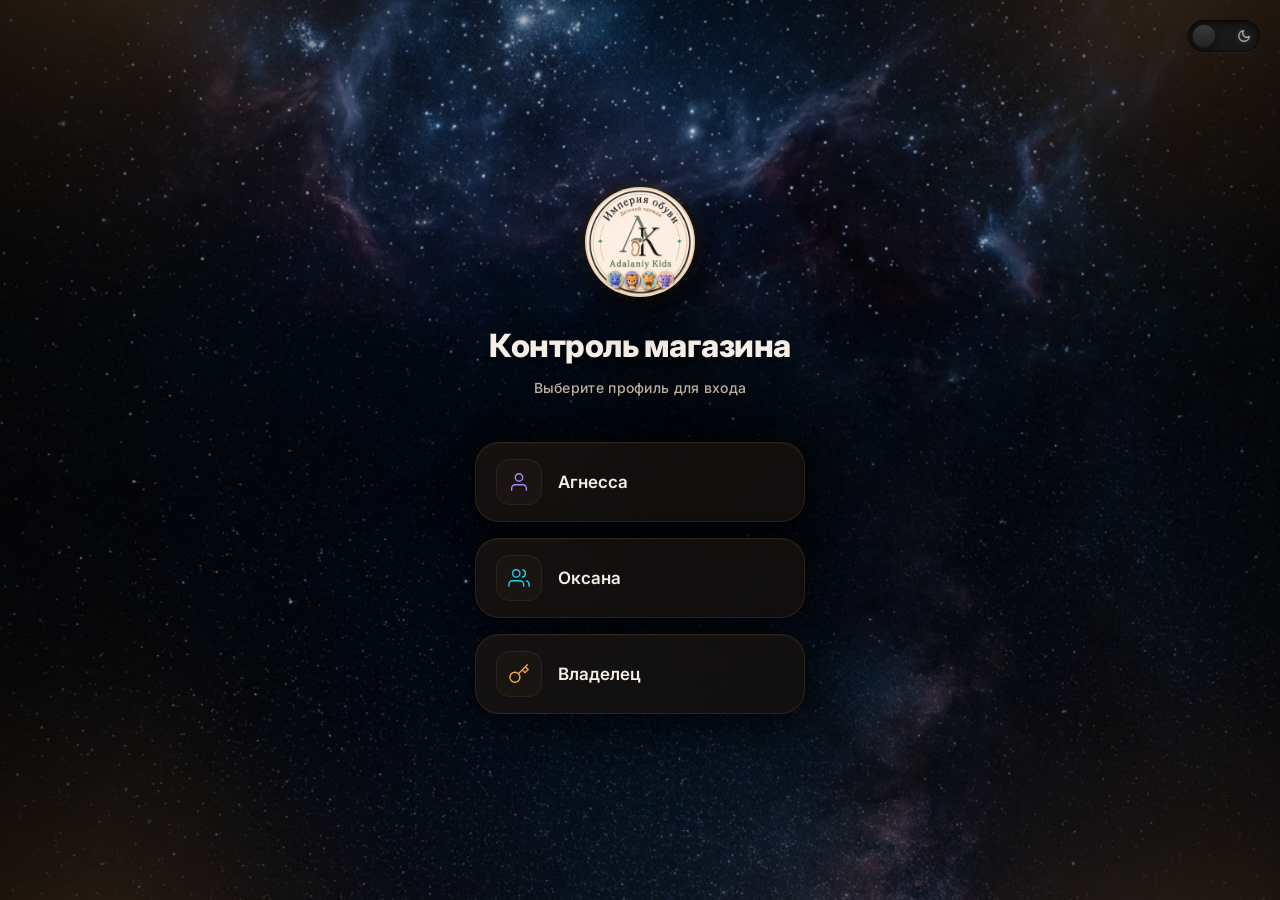
==== commit 8342b6e7: "Rename Агнеса to Агнесса across codebase" ====
--- a/admin.html
+++ b/admin.html
@@ -100,7 +100,7 @@
             <path d="M20 21v-2a4 4 0 0 0-4-4H8a4 4 0 0 0-4 4v2" />
             <circle cx="12" cy="7" r="4" />
           </svg>
-          Агнеса
+          Агнесса
         </h3>
         <div class="section-progress">
           <span class="section-progress-label">До 10:00</span>
--- a/css/style.css
+++ b/css/style.css
@@ -132,7 +132,6 @@
 
 /* --- Card Background Design Redesign (Default Dark & Light) --- */
 .user-btn,
-.pin-modal-content,
 .section-card,
 .employee-summary-card,
 .customers-journal,
@@ -155,7 +154,6 @@
 }
 
 .light-theme .user-btn,
-.light-theme .pin-modal-content,
 .light-theme .section-card,
 .light-theme .employee-summary-card,
 .light-theme .customers-journal,
@@ -380,17 +378,18 @@
 }
 
 .app-logo {
-  width: 90px;
-  height: 90px;
+  width: 110px;
+  height: 110px;
   margin-bottom: 24px;
-  border-radius: 24px;
-  border: 1px solid var(--border-accent);
-  box-shadow: var(--shadow-lg), var(--shadow-glow);
+  border-radius: 50%;
+  border: 2px solid rgba(216, 138, 50, 0.4);
+  box-shadow: var(--shadow-lg), 0 0 20px rgba(216, 138, 50, 0.2);
   position: relative;
   z-index: 2;
   animation: scaleIn 0.7s var(--transition-spring);
   transition: transform var(--transition);
-  background: var(--bg-elevated);
+  background: #FFFBF7;
+  object-fit: cover;
 }
 
 .app-logo:hover {
@@ -2246,3 +2245,13 @@
 .light-theme .theme-switch .moon-icon {
   color: rgba(0, 0, 0, 0.1);
 }
+
+/* PIN Modal Background Overrides */
+.pin-modal {
+  background: var(--bg-deep) url('../icons/bg_dark.png') no-repeat center center fixed !important;
+  background-size: cover !important;
+}
+.light-theme .pin-modal {
+  background: var(--bg-deep) url('../icons/bg_light.png') no-repeat center center fixed !important;
+  background-size: cover !important;
+}
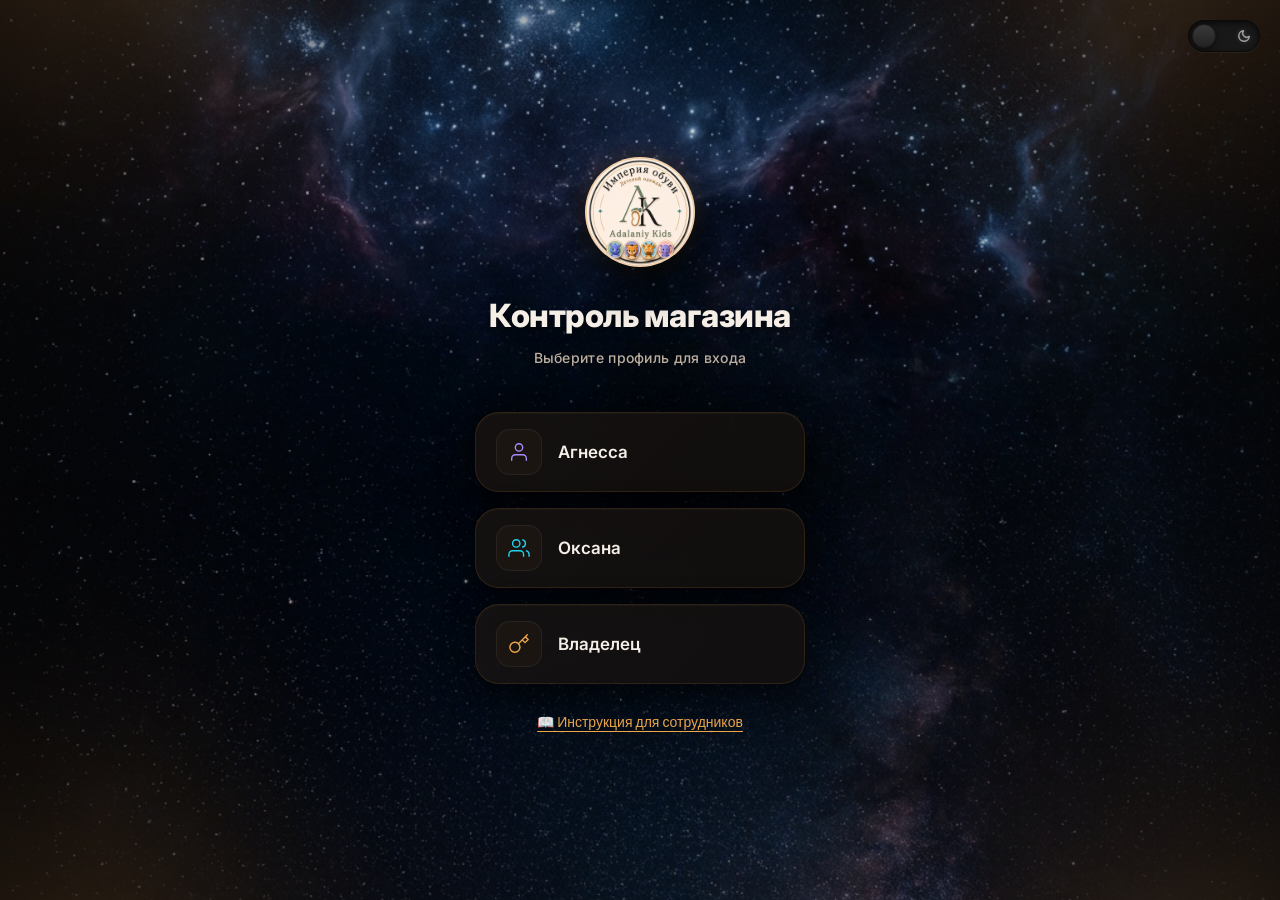
==== commit 16b69bda: "Add employee instructions modal and button to all pages" ====
--- a/admin.html
+++ b/admin.html
@@ -174,6 +174,13 @@
         </div>
       </div>
     </section>
+
+    <!-- Instructions Button -->
+    <div style="text-align: center; margin-top: 16px;">
+      <button id="show-instructions-btn" class="btn-instructions-link">
+        📖 Инструкция для сотрудников
+      </button>
+    </div>
   </div>
 
   <div id="detail-modal" class="detail-modal">
@@ -187,10 +194,43 @@
   <div id="toast" class="toast"></div>
   <div id="offline-banner" class="offline-banner">⚠️ Нет подключения</div>
 
+  <!-- Instructions Modal -->
+  <div id="instructions-modal" class="pin-modal">
+    <div class="pin-modal-content instruction-modal-content">
+      <button class="instruction-close-btn" id="instructions-close">✕</button>
+      <h2>📖 Инструкция для сотрудников</h2>
+      <div class="instruction-text">
+        <p>Добро пожаловать в систему контроля «Империя Обуви & Adalaniy Kids»! Пожалуйста, ознакомьтесь с правилами работы:</p>
+        <ol>
+          <li>🌅 <b>До 10:00</b> — пошагово выполните первые <b>9 утренних пунктов</b>.</li>
+          <li>☀️ <b>В течение дня</b> — выполните <b>2 дневных пункта</b> (включая фиксацию посетителей).</li>
+          <li>🌆 <b>До 20:00</b> — выполните последние <b>8 вечерних пунктов</b>.</li>
+          <li>🔔 <b>Мгновенные уведомления:</b> при нажатии кнопки <b>✓ Выполнено</b> в Telegram руководителя сразу отправляется отчёт с точным временем (до секунды). <b>Очень важно:</b> отмечайте задачи только тогда, когда вы их выполнили, не нажимайте всё разом в конце дня!</li>
+          <li>❌ <b>Если пункт не выполнен:</b> нажмите на <b>крестик (✕)</b> и напишите причину, почему задача не была выполнена. Этот отчёт также мгновенно отправится руководителю.</li>
+          <li>🌗 <b>День / Ночь:</b> для вашего удобства в верхнем правом углу есть переключатель темы (Солнце / Луна), вы можете переключать его по вкусу.</li>
+        </ol>
+      </div>
+    </div>
+  </div>
+
   <script src="js/config.js"></script>
   <script src="js/api.js"></script>
   <script src="js/auth.js"></script>
   <script src="js/admin.js"></script>
-  <script>if ('serviceWorker' in navigator) navigator.serviceWorker.register('sw.js').catch(()=>{});</script>
+  <script>
+    if ('serviceWorker' in navigator) navigator.serviceWorker.register('sw.js').catch(()=>{});
+
+    // Instructions Modal Handlers
+    const instModal = document.getElementById('instructions-modal');
+    const showBtn = document.getElementById('show-instructions-btn');
+    const closeBtn = document.getElementById('instructions-close');
+    if (showBtn && instModal && closeBtn) {
+      showBtn.addEventListener('click', () => instModal.classList.add('active'));
+      closeBtn.addEventListener('click', () => instModal.classList.remove('active'));
+      instModal.addEventListener('click', (e) => {
+        if (e.target === instModal) instModal.classList.remove('active');
+      });
+    }
+  </script>
 </body>
 </html>
--- a/css/style.css
+++ b/css/style.css
@@ -2255,3 +2255,116 @@
   background: var(--bg-deep) url('../icons/bg_light.png') no-repeat center center fixed !important;
   background-size: cover !important;
 }
+
+/* Instructions Button & Modal styling */
+.btn-instructions-link {
+  background: transparent;
+  border: none;
+  color: var(--accent-bright);
+  font-family: 'Outfit', sans-serif;
+  font-size: 14px;
+  font-weight: 500;
+  cursor: pointer;
+  padding: 8px 16px;
+  border-radius: var(--radius-sm);
+  display: inline-flex;
+  align-items: center;
+  gap: 6px;
+  margin: 16px auto 0;
+  transition: all var(--transition);
+  text-decoration: underline;
+  text-underline-offset: 4px;
+}
+.btn-instructions-link:hover {
+  color: var(--accent-light);
+  transform: translateY(-1px);
+}
+.btn-instructions-link:active {
+  transform: translateY(0);
+}
+
+.instruction-modal-content {
+  background: linear-gradient(135deg, rgba(27, 21, 17, 0.88) 0%, rgba(19, 16, 14, 0.96) 100%) !important;
+  border: 1px solid rgba(216, 138, 50, 0.25) !important;
+  box-shadow: 0 12px 32px rgba(0, 0, 0, 0.7), inset 0 1px 0 rgba(255, 255, 255, 0.05) !important;
+  backdrop-filter: blur(24px) saturate(160%) !important;
+  -webkit-backdrop-filter: blur(24px) saturate(160%) !important;
+  border-radius: var(--radius-xl) !important;
+  padding: 30px 24px !important;
+  width: 100%;
+  max-width: 450px !important;
+  text-align: left !important;
+  color: var(--text-primary) !important;
+  position: relative;
+}
+
+.light-theme .instruction-modal-content {
+  background: linear-gradient(135deg, rgba(255, 255, 255, 0.95) 0%, rgba(250, 246, 242, 0.98) 100%) !important;
+  border-color: rgba(216, 138, 50, 0.25) !important;
+  box-shadow: 0 12px 32px rgba(45, 37, 30, 0.1), inset 0 1px 0 rgba(255, 255, 255, 0.75) !important;
+  color: var(--text-primary) !important;
+}
+
+.instruction-modal-content h2 {
+  font-family: 'Outfit', sans-serif;
+  font-size: 20px;
+  font-weight: 700;
+  margin-bottom: 20px;
+  padding-right: 32px;
+  color: var(--text-primary);
+}
+
+.instruction-close-btn {
+  position: absolute;
+  top: 20px;
+  right: 20px;
+  background: rgba(255, 255, 255, 0.05);
+  border: 1px solid var(--border);
+  color: var(--text-secondary);
+  font-size: 16px;
+  width: 32px;
+  height: 32px;
+  border-radius: 50%;
+  cursor: pointer;
+  display: flex;
+  align-items: center;
+  justify-content: center;
+  transition: all var(--transition);
+}
+.instruction-close-btn:hover {
+  background: rgba(255, 255, 255, 0.1);
+  color: var(--text-primary);
+  border-color: var(--border-accent);
+}
+.light-theme .instruction-close-btn {
+  background: rgba(0, 0, 0, 0.03);
+  color: var(--text-secondary);
+}
+.light-theme .instruction-close-btn:hover {
+  background: rgba(0, 0, 0, 0.08);
+  color: var(--text-primary);
+}
+
+.instruction-text p {
+  font-size: 14px;
+  line-height: 1.5;
+  color: var(--text-secondary);
+  margin-bottom: 16px;
+}
+
+.instruction-text ol {
+  padding-left: 20px;
+  display: flex;
+  flex-direction: column;
+  gap: 14px;
+}
+
+.instruction-text li {
+  font-size: 13.5px;
+  line-height: 1.55;
+  color: var(--text-secondary);
+}
+
+.instruction-text li b {
+  color: var(--text-primary);
+}
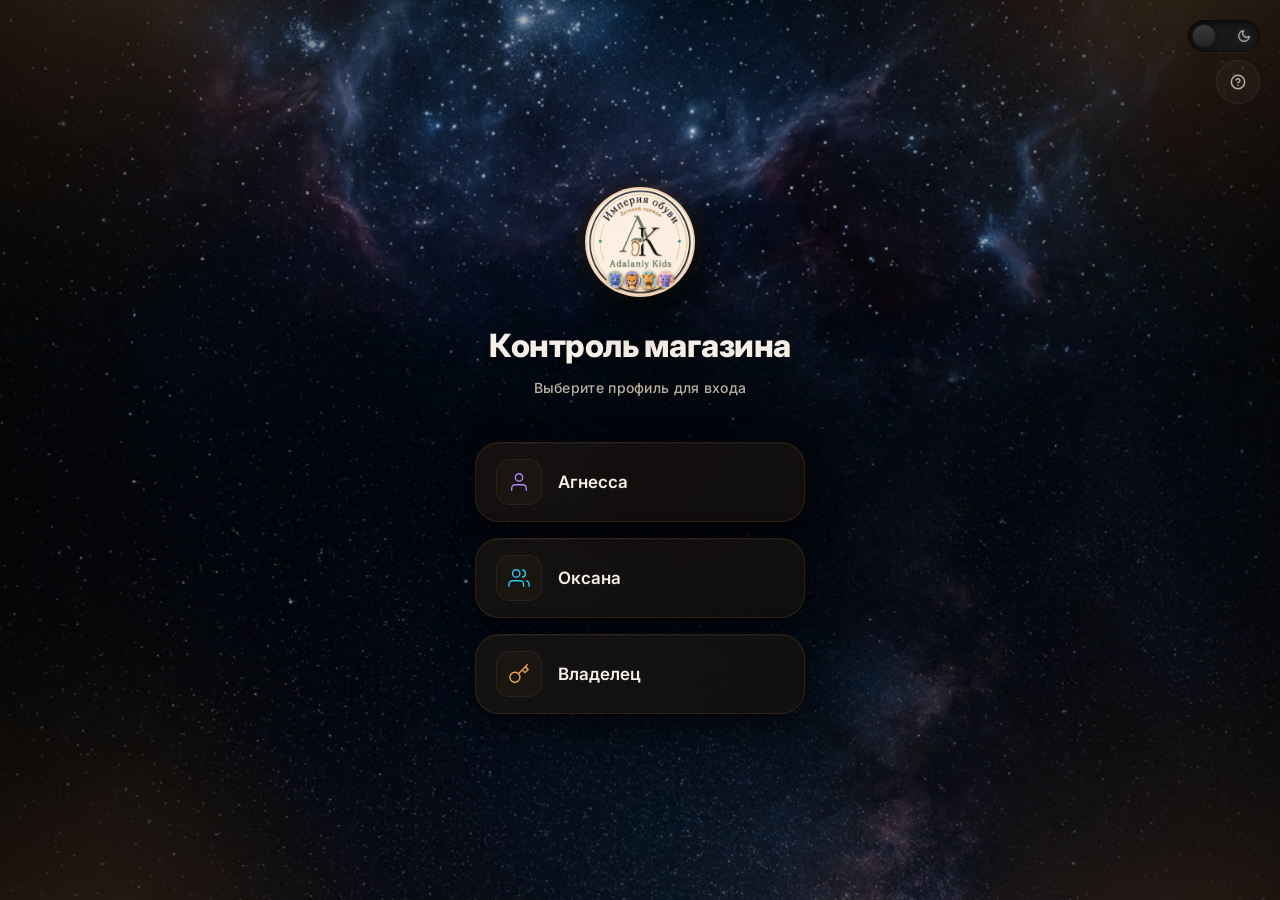
==== commit d94e50e7: "Refactor instructions button to circular header design" ====
--- a/admin.html
+++ b/admin.html
@@ -46,6 +46,13 @@
               <path d="M21 12.79A9 9 0 1 1 11.21 3 7 7 0 0 0 21 12.79z"></path>
             </svg>
           </div>
+          <button class="info-circle-btn" id="show-instructions-btn" aria-label="Инструкция для сотрудников">
+            <svg viewBox="0 0 24 24" fill="none" stroke="currentColor" stroke-width="2.2" stroke-linecap="round" stroke-linejoin="round">
+              <circle cx="12" cy="12" r="10"></circle>
+              <path d="M9.09 9a3 3 0 0 1 5.83 1c0 2-3 3-3 3"></path>
+              <line x1="12" y1="17" x2="12.01" y2="17"></line>
+            </svg>
+          </button>
           <button class="btn-outline" id="logout-btn">Выйти</button>
         </div>
       </div>
@@ -175,12 +182,6 @@
       </div>
     </section>
 
-    <!-- Instructions Button -->
-    <div style="text-align: center; margin-top: 16px;">
-      <button id="show-instructions-btn" class="btn-instructions-link">
-        📖 Инструкция для сотрудников
-      </button>
-    </div>
   </div>
 
   <div id="detail-modal" class="detail-modal">
--- a/css/style.css
+++ b/css/style.css
@@ -2257,30 +2257,43 @@
 }
 
 /* Instructions Button & Modal styling */
-.btn-instructions-link {
-  background: transparent;
-  border: none;
+.info-circle-btn {
+  width: 32px;
+  height: 32px;
+  border-radius: 50%;
+  background: rgba(255, 255, 255, 0.03);
+  border: 1px solid var(--border);
+  color: var(--text-secondary);
+  cursor: pointer;
+  display: flex;
+  align-items: center;
+  justify-content: center;
+  transition: all var(--transition);
+  padding: 0;
+}
+.info-circle-btn:hover {
+  background: rgba(255, 255, 255, 0.08);
   color: var(--accent-bright);
-  font-family: 'Outfit', sans-serif;
-  font-size: 14px;
-  font-weight: 500;
-  cursor: pointer;
-  padding: 8px 16px;
-  border-radius: var(--radius-sm);
-  display: inline-flex;
-  align-items: center;
-  gap: 6px;
-  margin: 16px auto 0;
-  transition: all var(--transition);
-  text-decoration: underline;
-  text-underline-offset: 4px;
-}
-.btn-instructions-link:hover {
-  color: var(--accent-light);
-  transform: translateY(-1px);
-}
-.btn-instructions-link:active {
-  transform: translateY(0);
+  border-color: var(--border-accent);
+  transform: scale(1.05);
+}
+.info-circle-btn:active {
+  transform: scale(0.95);
+}
+.info-circle-btn svg {
+  width: 16px;
+  height: 16px;
+  stroke: currentColor;
+  display: block;
+}
+.light-theme .info-circle-btn {
+  background: rgba(45, 37, 30, 0.03);
+  border-color: rgba(45, 37, 30, 0.08);
+}
+.light-theme .info-circle-btn:hover {
+  background: rgba(45, 37, 30, 0.08);
+  color: var(--accent-bright);
+  border-color: var(--border-accent);
 }
 
 .instruction-modal-content {
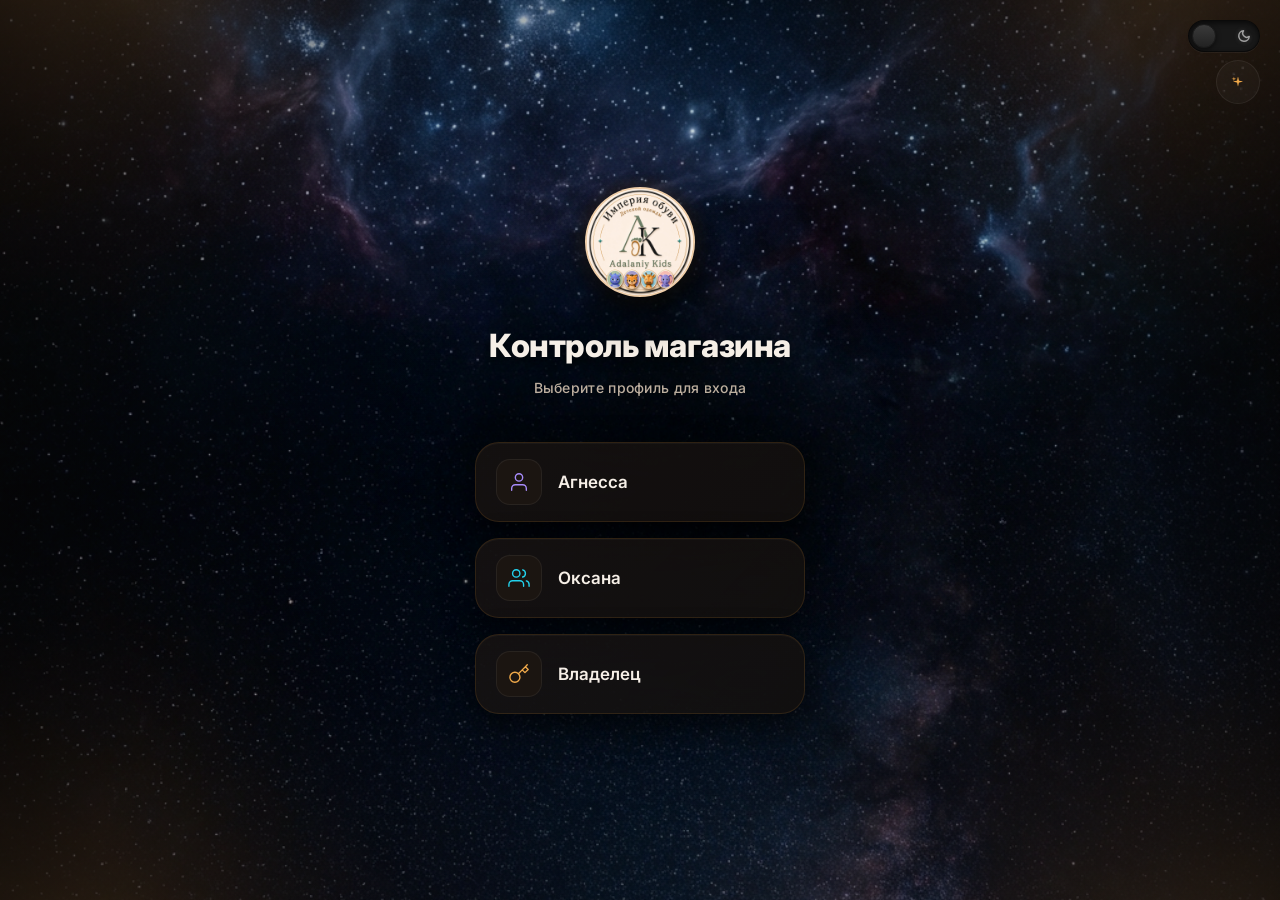
==== commit e405ae35: "Position instructions button as premium gold-bordered pill next to the date in employee and admin da" ====
--- a/admin.html
+++ b/admin.html
@@ -46,17 +46,19 @@
               <path d="M21 12.79A9 9 0 1 1 11.21 3 7 7 0 0 0 21 12.79z"></path>
             </svg>
           </div>
-          <button class="info-circle-btn" id="show-instructions-btn" aria-label="Инструкция для сотрудников">
-            <svg viewBox="0 0 24 24" fill="none" stroke="currentColor" stroke-width="2.2" stroke-linecap="round" stroke-linejoin="round">
-              <circle cx="12" cy="12" r="10"></circle>
-              <path d="M9.09 9a3 3 0 0 1 5.83 1c0 2-3 3-3 3"></path>
-              <line x1="12" y1="17" x2="12.01" y2="17"></line>
-            </svg>
-          </button>
           <button class="btn-outline" id="logout-btn">Выйти</button>
         </div>
       </div>
-      <div class="date-display" id="selected-date">📅</div>
+      <div class="date-row">
+        <div class="date-display" id="selected-date">📅</div>
+        <button class="header-instructions-btn" id="show-instructions-btn" aria-label="Инструкция для сотрудников">
+          <svg class="sparkles-icon" viewBox="0 0 24 24" fill="none" stroke="currentColor" stroke-width="2" stroke-linecap="round" stroke-linejoin="round">
+            <path d="M12 3c.13 0 .26.3.39.9l1.11 5.1c.1.4.3.6.6.7l5.1 1.11c.6.13.9.26.9.39s-.3.26-.9.39l-5.1 1.11c-.3.1-.5.3-.6.7l-1.11 5.1c-.13.6-.26.9-.39.9s-.26-.3-.39-.9l-1.11-5.1c-.1-.4-.3-.6-.6-.7l-5.1-1.11c-.6-.13-.9-.26-.9-.39s.3-.26.9-.39l5.1-1.11c.3-.1.5-.3.6-.7l1.11-5.1c.13-.6.26-.9.39-.9z" fill="currentColor" stroke="none"/>
+            <path d="M5 3c.06 0 .12.14.18.4l.5 2.3c.04.18.14.28.3.3l2.3.5c.26.06.4.12.4.18s-.14.12-.4.18l-2.3.5c-.18.04-.28.14-.3.3l-.5 2.3c-.06.26-.12.4-.18.4s-.12-.14-.18-.4l-.5-2.3c-.04-.18-.14-.28-.3-.3l-2.3-.5c-.26-.06-.4-.12-.4-.18s.14-.12.4-.18l2.3-.5c.18-.04.28-.14.3-.3l.5-2.3c.06-.26.12-.4.18-.4z" fill="currentColor" stroke="none"/>
+          </svg>
+          Инструкция для работников
+        </button>
+      </div>
       <div class="date-nav">
         <button class="date-btn active" id="today-btn">Сегодня</button>
         <button class="date-btn" id="yesterday-btn">Вчера</button>
--- a/css/style.css
+++ b/css/style.css
@@ -2381,3 +2381,61 @@
 .instruction-text li b {
   color: var(--text-primary);
 }
+
+/* Date Row & Header Instructions Button */
+.date-row {
+  display: flex;
+  justify-content: space-between;
+  align-items: center;
+  margin-top: 12px;
+  width: 100%;
+}
+
+.header-instructions-btn {
+  display: inline-flex;
+  align-items: center;
+  gap: 6px;
+  background: rgba(216, 138, 50, 0.04);
+  border: 1px solid rgba(216, 138, 50, 0.35);
+  color: var(--text-secondary);
+  font-family: 'Outfit', 'Inter', sans-serif;
+  font-size: 11.5px;
+  font-weight: 500;
+  padding: 6px 14px;
+  border-radius: 99px;
+  cursor: pointer;
+  transition: all var(--transition);
+  user-select: none;
+  -webkit-user-select: none;
+  box-shadow: 0 2px 4px rgba(0, 0, 0, 0.1);
+}
+
+.header-instructions-btn:hover {
+  background: rgba(216, 138, 50, 0.08);
+  border-color: rgba(216, 138, 50, 0.65);
+  color: var(--text-primary);
+  box-shadow: 0 0 10px rgba(216, 138, 50, 0.15);
+  transform: translateY(-1px);
+}
+
+.header-instructions-btn:active {
+  transform: translateY(0);
+}
+
+.header-instructions-btn svg.sparkles-icon {
+  width: 13px;
+  height: 13px;
+  color: #F0A94A; /* Sparkles bright gold color */
+  fill: #F0A94A;
+}
+
+.light-theme .header-instructions-btn {
+  background: rgba(216, 138, 50, 0.03);
+  border-color: rgba(216, 138, 50, 0.25);
+  box-shadow: 0 2px 4px rgba(45, 37, 30, 0.03);
+}
+
+.light-theme .header-instructions-btn:hover {
+  background: rgba(216, 138, 50, 0.06);
+  border-color: rgba(216, 138, 50, 0.45);
+}
